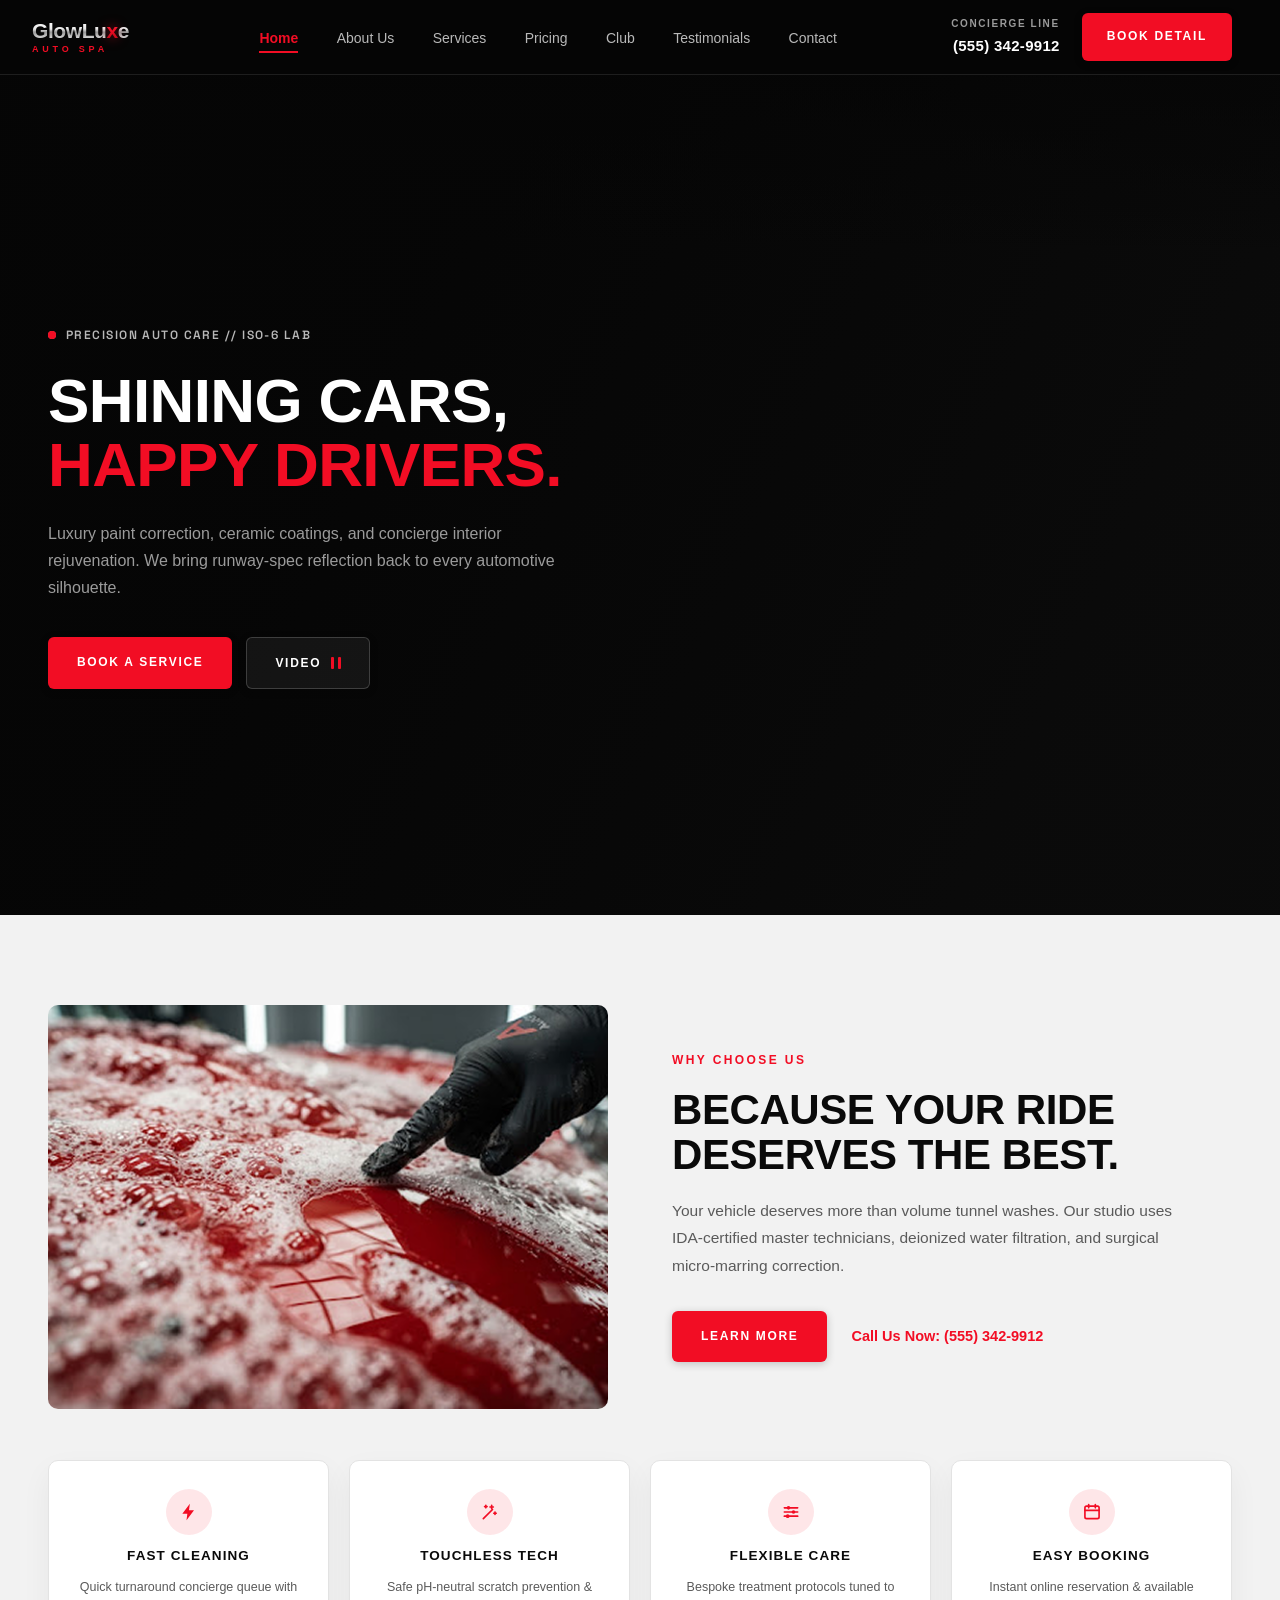
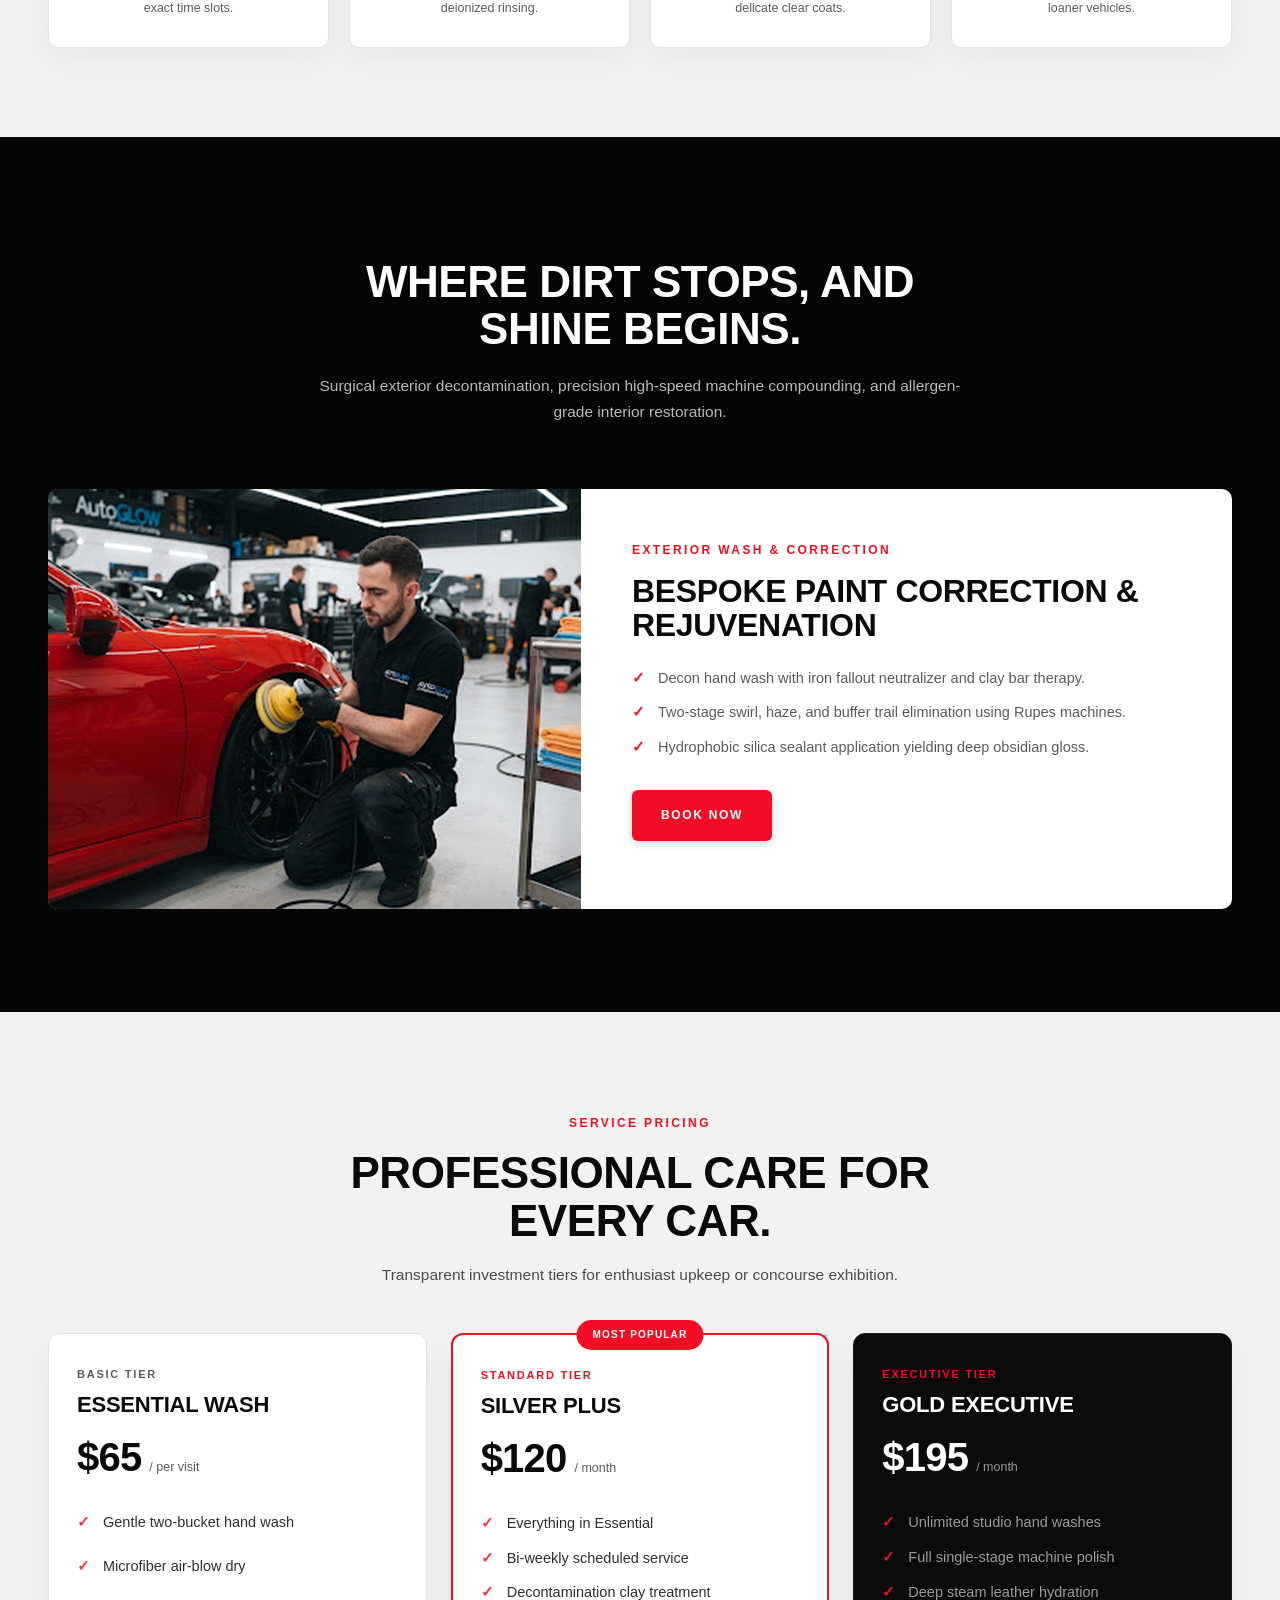
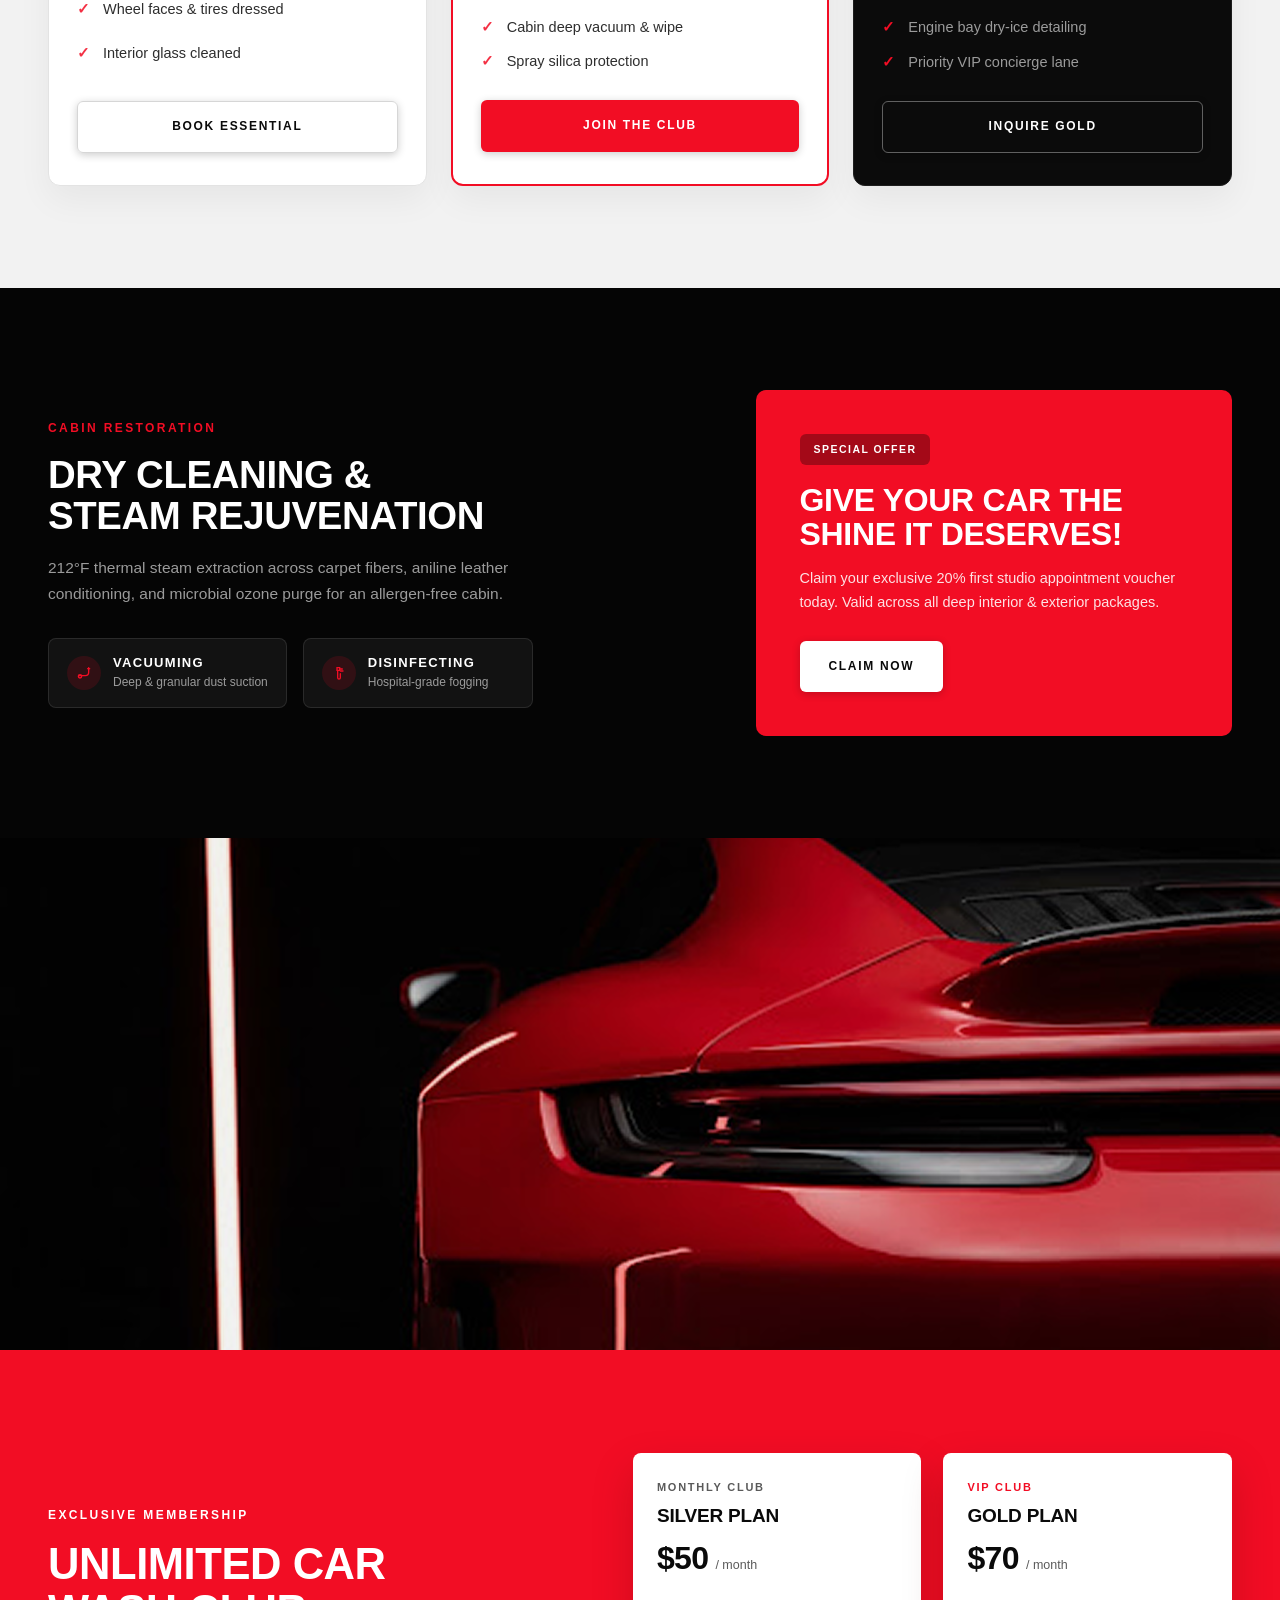
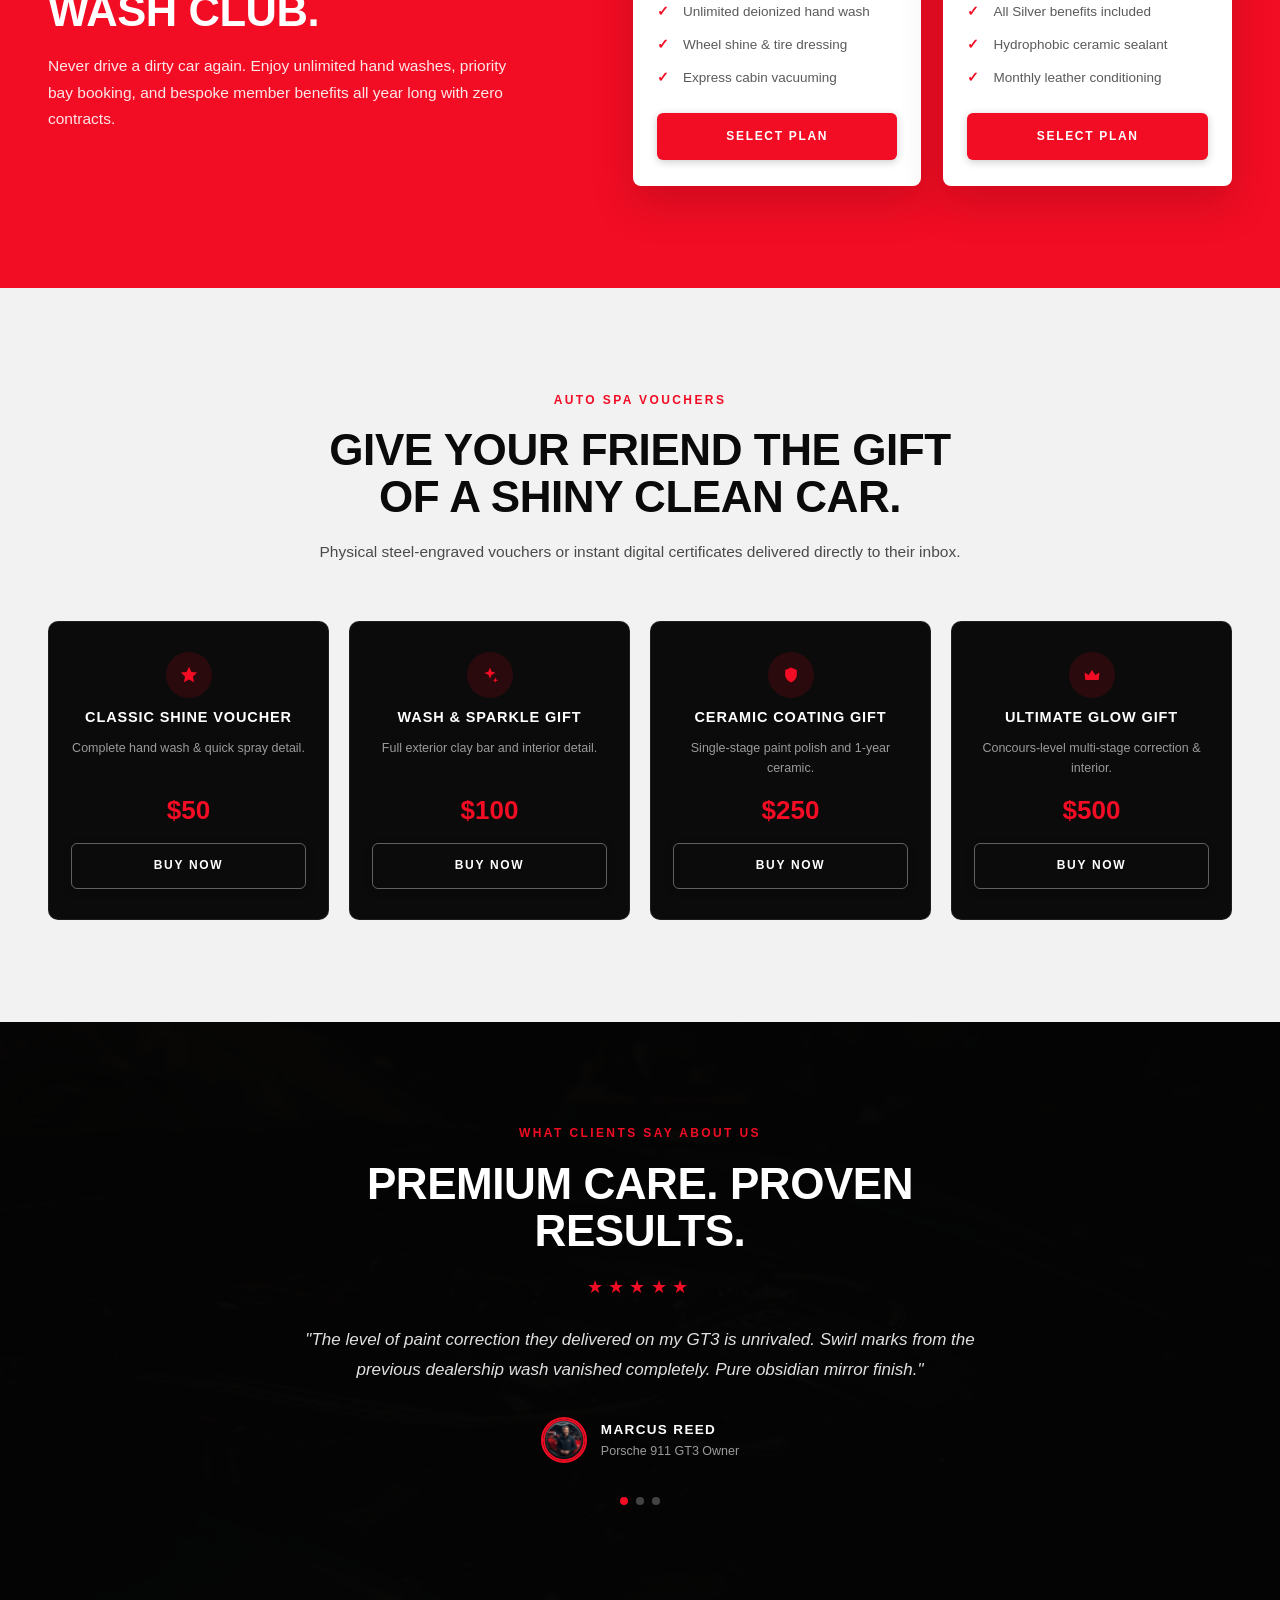
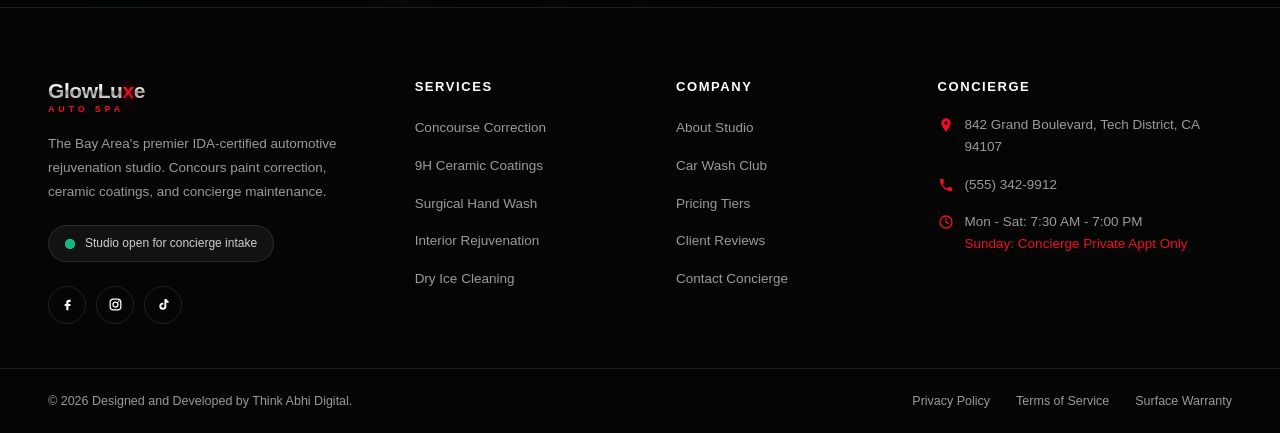
==== index.html @ 9d539388 "Initial commit: GlowLuxe 5-page site with BEM architecture and responsive layout" ====
<!DOCTYPE html>
<html lang="en">
<head>
  <meta charset="UTF-8">
  <meta name="viewport" content="width=device-width, initial-scale=1.0">
  <meta name="description" content="GlowLuxe Auto Spa — the Bay Area's premier IDA-certified automotive rejuvenation studio. Concours paint correction, ceramic coatings, and concierge maintenance.">
  <title>GlowLuxe Auto Spa — Concours Paint Correction &amp; Ceramic Coating</title>
  <link rel="preconnect" href="https://fonts.googleapis.com">
  <link rel="preconnect" href="https://fonts.gstatic.com" crossorigin>
  <link rel="stylesheet" href="https://fonts.googleapis.com/css2?family=Space+Grotesk:wght@500;600&amp;display=swap">
  <link rel="stylesheet" href="assets/css/style.css">
</head>
<body>
  <header class="c-section header">
    <div class="c-container header__bar">
        <a href="index.html" class="c-logo" aria-label="GlowLuxe Auto Spa Home">
        <span class="c-logo__text"><span class="c-logo__main">GlowLu</span><span class="c-logo__accent">x</span><span class="c-logo__main">e</span></span>
        <span class="c-logo__tagline">AUTO SPA</span>
      </a>

      <input class="nav-toggle__input" type="checkbox" id="nav-toggle">
      <nav class="nav" aria-label="Primary">
        <ul class="nav__list">
          <li class="nav__item"><a class="nav__link nav__link--active" href="index.html" aria-current="page">Home</a></li>
          <li class="nav__item"><a class="nav__link" href="about.html">About Us</a></li>
          <li class="nav__item"><a class="nav__link" href="services.html">Services</a></li>
          <li class="nav__item"><a class="nav__link" href="pricing.html">Pricing</a></li>
          <li class="nav__item"><a class="nav__link" href="#club">Club</a></li>
          <li class="nav__item"><a class="nav__link" href="#testimonials">Testimonials</a></li>
          <li class="nav__item"><a class="nav__link" href="contact.html">Contact</a></li>
        </ul>
      </nav>

      <div class="header__contact">
        <div class="header__phone">
          <span class="header__phone-label">Concierge Line</span>
          <a class="header__phone-number" href="tel:5553429912">(555) 342-9912</a>
        </div>
        <a class="btn btn--primary" href="contact.html">Book Detail</a>
      </div>

      <label class="nav-toggle" for="nav-toggle" aria-label="Toggle navigation">
        <span class="nav-toggle__bar"></span>
        <span class="nav-toggle__bar"></span>
        <span class="nav-toggle__bar"></span>
      </label>
    </div>
  </header>

  <main>
    <section class="c-section hero c-hero" id="top">
      <div class="hero__media">
        <img src="assets/images/hero-fallback.webp" alt="GlowLuxe Auto Spa showroom lit in red neon at night" fetchpriority="high">
        <video class="c-hero__video" src="assets/Video/hero-background-video.mp4" poster="assets/images/hero-fallback.webp" autoplay loop muted playsinline aria-hidden="true"></video>
        <div class="c-hero__overlay"></div>
      </div>
      <div class="c-container hero__content">
        <div class="hero__inner">
          <div class="c-eyebrow">
            <span class="c-eyebrow__indicator">
              <span class="c-eyebrow__ping"></span>
              <span class="c-eyebrow__dot"></span>
            </span>
            <span class="c-eyebrow__text">Precision Auto Care // ISO-6 Lab</span>
          </div>
          <h1 class="hero__title">Shining Cars,<span class="hero__title-accent">Happy Drivers.</span></h1>
          <p class="hero__text">Luxury paint correction, ceramic coatings, and concierge interior rejuvenation. We bring runway-spec reflection back to every automotive silhouette.</p>
          <div class="hero__actions">
            <a class="btn btn--primary" href="contact.html">Book a Service</a>
            <button type="button" class="btn btn--ghost c-hero__video-toggle" aria-label="Pause background video">
              Video
              <span class="c-hero__video-toggle-icon" aria-hidden="true"></span>
            </button>
          </div>
        </div>
      </div>
    </section>

    <section class="c-section intro" id="about">
      <div class="c-container intro__layout">
        <div class="intro__media">
          <img src="assets/images/why-choose-us.webp" alt="Gloved technician hand-washing a red car covered in foam" loading="lazy">
        </div>
        <div class="intro__content">
          <p class="eyebrow">Why Choose Us</p>
          <h2 class="intro__title">Because your ride deserves the best.</h2>
          <p class="intro__text">Your vehicle deserves more than volume tunnel washes. Our studio uses IDA-certified master technicians, deionized water filtration, and surgical micro-marring correction.</p>
          <div class="intro__actions">
            <a class="btn btn--primary" href="about.html">Learn More</a>
            <a class="intro__phone" href="tel:5553429912">Call Us Now: (555) 342-9912</a>
          </div>
        </div>
      </div>
    </section>

    <section class="c-section features">
      <div class="c-container features__grid">
        <article class="feature">
          <span class="feature__icon">
            <svg viewBox="0 0 24 24" fill="currentColor" aria-hidden="true"><path d="M13 2 4 14h6l-1 8 9-12h-6l1-8z"/></svg>
          </span>
          <h3 class="feature__title">Fast Cleaning</h3>
          <p class="feature__text">Quick turnaround concierge queue with exact time slots.</p>
        </article>
        <article class="feature">
          <span class="feature__icon">
            <svg viewBox="0 0 24 24" fill="none" stroke="currentColor" stroke-width="2" stroke-linecap="round" aria-hidden="true"><path d="M4 20 15 9"/><path d="M14 4v4M12 6h4"/><path d="M18 12v3M16.5 13.5h3"/><path d="M7 4v3M5.5 5.5h3"/></svg>
          </span>
          <h3 class="feature__title">Touchless Tech</h3>
          <p class="feature__text">Safe pH-neutral scratch prevention &amp; deionized rinsing.</p>
        </article>
        <article class="feature">
          <span class="feature__icon">
            <svg viewBox="0 0 24 24" fill="none" stroke="currentColor" stroke-width="2" stroke-linecap="round" aria-hidden="true"><path d="M4 7h16M4 12h16M4 17h16"/><circle cx="9" cy="7" r="2.2" fill="currentColor" stroke="none"/><circle cx="15" cy="12" r="2.2" fill="currentColor" stroke="none"/><circle cx="8" cy="17" r="2.2" fill="currentColor" stroke="none"/></svg>
          </span>
          <h3 class="feature__title">Flexible Care</h3>
          <p class="feature__text">Bespoke treatment protocols tuned to delicate clear coats.</p>
        </article>
        <article class="feature">
          <span class="feature__icon">
            <svg viewBox="0 0 24 24" fill="none" stroke="currentColor" stroke-width="2" stroke-linecap="round" aria-hidden="true"><rect x="3.5" y="5" width="17" height="15" rx="2"/><path d="M3.5 10h17M8 3v4M16 3v4"/></svg>
          </span>
          <h3 class="feature__title">Easy Booking</h3>
          <p class="feature__text">Instant online reservation &amp; available loaner vehicles.</p>
        </article>
      </div>
    </section>

    <section class="c-section showcase" id="showcase">
      <div class="c-container showcase__header">
        <h2 class="section-title">Where dirt stops, and shine begins.</h2>
        <p class="section-lede">Surgical exterior decontamination, precision high-speed machine compounding, and allergen-grade interior restoration.</p>
      </div>
      <div class="c-container">
        <div class="showcase__panel">
          <div class="showcase__media">
            <img class="showcase__image" src="assets/images/paint-correction.webp" alt="Technique polishing a red sports car inside the studio" loading="lazy">
          </div>
          <div class="showcase__body">
            <p class="eyebrow">Exterior Wash &amp; Correction</p>
            <h3 class="showcase__title">Bespoke paint correction &amp; rejuvenation</h3>
            <ul class="check-list">
              <li class="check-list__item">Decon hand wash with iron fallout neutralizer and clay bar therapy.</li>
              <li class="check-list__item">Two-stage swirl, haze, and buffer trail elimination using Rupes machines.</li>
              <li class="check-list__item">Hydrophobic silica sealant application yielding deep obsidian gloss.</li>
            </ul>
            <a class="btn btn--primary" href="contact.html">Book Now</a>
          </div>
        </div>
      </div>
    </section>

    <section class="c-section pricing" id="pricing">
      <div class="c-container pricing__header">
        <p class="eyebrow eyebrow--center">Service Pricing</p>
        <h2 class="section-title">Professional care for every car.</h2>
        <p class="section-lede">Transparent investment tiers for enthusiast upkeep or concourse exhibition.</p>
      </div>
      <div class="c-container pricing__grid">
        <article class="plan">
          <p class="plan__label">Basic Tier</p>
          <h3 class="plan__name">Essential Wash</h3>
          <p class="plan__price"><span class="plan__amount">$65</span><span class="plan__period">/ per visit</span></p>
          <ul class="check-list">
            <li class="check-list__item">Gentle two-bucket hand wash</li>
            <li class="check-list__item">Microfiber air-blow dry</li>
            <li class="check-list__item">Wheel faces &amp; tires dressed</li>
            <li class="check-list__item">Interior glass cleaned</li>
          </ul>
          <a class="btn btn--outline btn--block plan__cta" href="contact.html">Book Essential</a>
        </article>

        <article class="plan plan--featured">
          <span class="plan__badge">Most Popular</span>
          <p class="plan__label">Standard Tier</p>
          <h3 class="plan__name">Silver Plus</h3>
          <p class="plan__price"><span class="plan__amount">$120</span><span class="plan__period">/ month</span></p>
          <ul class="check-list">
            <li class="check-list__item">Everything in Essential</li>
            <li class="check-list__item">Bi-weekly scheduled service</li>
            <li class="check-list__item">Decontamination clay treatment</li>
            <li class="check-list__item">Cabin deep vacuum &amp; wipe</li>
            <li class="check-list__item">Spray silica protection</li>
          </ul>
          <a class="btn btn--primary btn--block plan__cta" href="contact.html">Join the Club</a>
        </article>

        <article class="plan plan--dark">
          <p class="plan__label">Executive Tier</p>
          <h3 class="plan__name">Gold Executive</h3>
          <p class="plan__price"><span class="plan__amount">$195</span><span class="plan__period">/ month</span></p>
          <ul class="check-list">
            <li class="check-list__item">Unlimited studio hand washes</li>
            <li class="check-list__item">Full single-stage machine polish</li>
            <li class="check-list__item">Deep steam leather hydration</li>
            <li class="check-list__item">Engine bay dry-ice detailing</li>
            <li class="check-list__item">Priority VIP concierge lane</li>
          </ul>
          <a class="btn btn--outline-inverse btn--block plan__cta" href="contact.html">Inquire Gold</a>
        </article>
      </div>
    </section>

    <section class="c-section cabin">
      <div class="c-container cabin__layout">
        <div class="cabin__content">
          <p class="eyebrow">Cabin Restoration</p>
          <h2 class="cabin__title">Dry cleaning &amp; steam rejuvenation</h2>
          <p class="cabin__text">212&deg;F thermal steam extraction across carpet fibers, aniline leather conditioning, and microbial ozone purge for an allergen-free cabin.</p>
          <div class="cabin__pills">
            <div class="pill">
              <span class="pill__icon">
                <svg viewBox="0 0 24 24" fill="none" stroke="currentColor" stroke-width="2" stroke-linecap="round" aria-hidden="true"><path d="M4 16h10a5 5 0 0 0 5-5V7"/><circle cx="6" cy="17" r="2.5"/><path d="M19 4v3M17.5 5.5h3"/></svg>
              </span>
              <div>
                <p class="pill__title">Vacuuming</p>
                <p class="pill__text">Deep &amp; granular dust suction</p>
              </div>
            </div>
            <div class="pill">
              <span class="pill__icon">
                <svg viewBox="0 0 24 24" fill="none" stroke="currentColor" stroke-width="2" stroke-linecap="round" aria-hidden="true"><path d="M9 4h4v4H9zM10 8v11a2 2 0 0 0 2 2h0a2 2 0 0 0 2-2v-6"/><path d="M14 6h3M14 9h4"/></svg>
              </span>
              <div>
                <p class="pill__title">Disinfecting</p>
                <p class="pill__text">Hospital-grade fogging</p>
              </div>
            </div>
          </div>
        </div>
        <aside class="promo">
          <span class="promo__tag">Special Offer</span>
          <h3 class="promo__title">Give your car the shine it deserves!</h3>
          <p class="promo__text">Claim your exclusive 20% first studio appointment voucher today. Valid across all deep interior &amp; exterior packages.</p>
          <a class="btn btn--light" href="#vouchers">Claim Now</a>
        </aside>
      </div>
    </section>

    <section class="c-section banner" aria-label="Studio showcase">
      <div class="banner__media">
        <img src="assets/images/showcase-fallback.webp" alt="Close-up of a red sports car fender and headlight under studio lighting" loading="lazy">
      </div>
    </section>

    <section class="c-section club" id="club">
      <div class="c-container club__layout">
        <div class="club__content">
          <p class="eyebrow eyebrow--inverse">Exclusive Membership</p>
          <h2 class="club__title">Unlimited car wash club.</h2>
          <p class="club__text">Never drive a dirty car again. Enjoy unlimited hand washes, priority bay booking, and bespoke member benefits all year long with zero contracts.</p>
        </div>
        <div class="club__plans">
          <article class="membership">
            <p class="membership__label">Monthly Club</p>
            <h3 class="membership__name">Silver Plan</h3>
            <p class="membership__price"><span class="membership__amount">$50</span><span class="membership__period">/ month</span></p>
            <ul class="check-list">
              <li class="check-list__item">Unlimited deionized hand wash</li>
              <li class="check-list__item">Wheel shine &amp; tire dressing</li>
              <li class="check-list__item">Express cabin vacuuming</li>
            </ul>
            <a class="btn btn--primary btn--block" href="contact.html">Select Plan</a>
          </article>
          <article class="membership">
            <p class="membership__label membership__label--vip">VIP Club</p>
            <h3 class="membership__name">Gold Plan</h3>
            <p class="membership__price"><span class="membership__amount">$70</span><span class="membership__period">/ month</span></p>
            <ul class="check-list">
              <li class="check-list__item">All Silver benefits included</li>
              <li class="check-list__item">Hydrophobic ceramic sealant</li>
              <li class="check-list__item">Monthly leather conditioning</li>
            </ul>
            <a class="btn btn--primary btn--block" href="contact.html">Select Plan</a>
          </article>
        </div>
      </div>
    </section>

    <section class="c-section vouchers" id="vouchers">
      <div class="c-container vouchers__header">
        <p class="eyebrow eyebrow--center">Auto Spa Vouchers</p>
        <h2 class="section-title">Give your friend the gift of a shiny clean car.</h2>
        <p class="section-lede">Physical steel-engraved vouchers or instant digital certificates delivered directly to their inbox.</p>
      </div>
      <div class="c-container vouchers__grid">
        <article class="voucher">
          <span class="voucher__icon">
            <svg viewBox="0 0 24 24" fill="currentColor" aria-hidden="true"><path d="m12 2 2.9 6.3 6.9.8-5.1 4.7 1.4 6.8L12 17.3l-6.1 3.3 1.4-6.8-5.1-4.7 6.9-.8z"/></svg>
          </span>
          <h3 class="voucher__title">Classic Shine Voucher</h3>
          <p class="voucher__text">Complete hand wash &amp; quick spray detail.</p>
          <p class="voucher__price">$50</p>
          <a class="btn btn--outline-inverse" href="contact.html">Buy Now</a>
        </article>
        <article class="voucher">
          <span class="voucher__icon">
            <svg viewBox="0 0 24 24" fill="currentColor" aria-hidden="true"><path d="M12 3l1.9 4.8L18.7 9.7l-4.8 1.9L12 16.4l-1.9-4.8L5.3 9.7l4.8-1.9zM18.5 15l.9 2.3 2.3.9-2.3.9-.9 2.3-.9-2.3-2.3-.9 2.3-.9z"/></svg>
          </span>
          <h3 class="voucher__title">Wash &amp; Sparkle Gift</h3>
          <p class="voucher__text">Full exterior clay bar and interior detail.</p>
          <p class="voucher__price">$100</p>
          <a class="btn btn--outline-inverse" href="contact.html">Buy Now</a>
        </article>
        <article class="voucher">
          <span class="voucher__icon">
            <svg viewBox="0 0 24 24" fill="currentColor" aria-hidden="true"><path d="M12 3 5 6v5.5c0 4.3 2.9 7.9 7 9.5 4.1-1.6 7-5.2 7-9.5V6z"/></svg>
          </span>
          <h3 class="voucher__title">Ceramic Coating Gift</h3>
          <p class="voucher__text">Single-stage paint polish and 1-year ceramic.</p>
          <p class="voucher__price">$250</p>
          <a class="btn btn--outline-inverse" href="contact.html">Buy Now</a>
        </article>
        <article class="voucher">
          <span class="voucher__icon">
            <svg viewBox="0 0 24 24" fill="currentColor" aria-hidden="true"><path d="M4 18h16l1-9-5 3-4-6-4 6-5-3z"/></svg>
          </span>
          <h3 class="voucher__title">Ultimate Glow Gift</h3>
          <p class="voucher__text">Concours-level multi-stage correction &amp; interior.</p>
          <p class="voucher__price">$500</p>
          <a class="btn btn--outline-inverse" href="contact.html">Buy Now</a>
        </article>
      </div>
    </section>

    <section class="c-section testimonials" id="testimonials">
      <img class="testimonials__bg" src="assets/images/testimonials-bg.webp" alt="" aria-hidden="true" loading="lazy">
      <div class="c-container testimonials__layout">
        <p class="eyebrow eyebrow--center">What Clients Say About Us</p>
        <h2 class="section-title testimonials__title">Premium care. Proven results.</h2>
        <p class="testimonials__stars" aria-label="Rated 5 out of 5 stars">&#9733;&#9733;&#9733;&#9733;&#9733;</p>
        <blockquote class="testimonials__quote">"The level of paint correction they delivered on my GT3 is unrivaled. Swirl marks from the previous dealership wash vanished completely. Pure obsidian mirror finish."</blockquote>
        <figure class="testimonials__author">
          <img class="testimonials__avatar" src="assets/images/avatar-marcus-reed.svg" alt="Marcus Reed" loading="lazy">
          <figcaption>
            <p class="testimonials__author-name">Marcus Reed</p>
            <p class="testimonials__author-role">Porsche 911 GT3 Owner</p>
          </figcaption>
        </figure>
        <div class="testimonials__dots" aria-hidden="true">
          <span class="testimonials__dot testimonials__dot--active"></span>
          <span class="testimonials__dot"></span>
          <span class="testimonials__dot"></span>
        </div>
      </div>
    </section>
  </main>

  <footer class="c-section footer" id="contact">
    <div class="c-container footer__grid">
      <div class="footer__brand">
      <a href="index.html" class="c-logo" aria-label="GlowLuxe Auto Spa Home">
          <span class="c-logo__text"><span class="c-logo__main">GlowLu</span><span class="c-logo__accent">x</span><span class="c-logo__main">e</span></span>
          <span class="c-logo__tagline">AUTO SPA</span>
        </a>
        <p class="footer__about">The Bay Area's premier IDA-certified automotive rejuvenation studio. Concours paint correction, ceramic coatings, and concierge maintenance.</p>
        <div class="c-footer-status">
          <span class="c-footer-status__indicator">
            <span class="c-footer-status__ping"></span>
            <span class="c-footer-status__dot"></span>
          </span>
          <span class="c-footer-status__text">Studio open for concierge intake</span>
        </div>
        <div class="footer__socials">
          <a class="footer__social" href="#" aria-label="Facebook">
            <svg viewBox="0 0 24 24" fill="currentColor" aria-hidden="true"><path d="M14 8h3V4.5h-3c-2.3 0-4 1.9-4 4.2V11H7.5v3.5H10V21h3.5v-6.5h3l.5-3.5h-3.5V9c0-.6.4-1 1-1z"/></svg>
          </a>
          <a class="footer__social" href="#" aria-label="Instagram">
            <svg viewBox="0 0 24 24" fill="none" stroke="currentColor" stroke-width="2" aria-hidden="true"><rect x="3.5" y="3.5" width="17" height="17" rx="5"/><circle cx="12" cy="12" r="4"/><circle cx="17.2" cy="6.8" r="1.2" fill="currentColor" stroke="none"/></svg>
          </a>
          <a class="footer__social" href="#" aria-label="TikTok">
            <svg viewBox="0 0 24 24" fill="currentColor" aria-hidden="true"><path d="M14 3h3c.2 1.6 1.3 3 3 3.4V9.5c-1.3 0-2.5-.4-3.5-1.1v6.2a5.6 5.6 0 1 1-5.6-5.6c.3 0 .6 0 .9.1v3.2a2.5 2.5 0 1 0 1.7 2.3V3z"/></svg>
          </a>
        </div>
      </div>

      <div>
        <h2 class="footer__heading">Services</h2>
        <ul class="footer__list">
          <li><a href="services.html">Concourse Correction</a></li>
          <li><a href="services.html">9H Ceramic Coatings</a></li>
          <li><a href="services.html">Surgical Hand Wash</a></li>
          <li><a href="services.html">Interior Rejuvenation</a></li>
          <li><a href="services.html">Dry Ice Cleaning</a></li>
        </ul>
      </div>

      <div>
        <h2 class="footer__heading">Company</h2>
        <ul class="footer__list">
          <li><a href="about.html">About Studio</a></li>
          <li><a href="#club">Car Wash Club</a></li>
          <li><a href="pricing.html">Pricing Tiers</a></li>
          <li><a href="#testimonials">Client Reviews</a></li>
          <li><a href="contact.html">Contact Concierge</a></li>
        </ul>
      </div>

      <div>
        <h2 class="footer__heading">Concierge</h2>
        <div class="footer__contact">
          <p class="footer__contact-row">
            <svg viewBox="0 0 24 24" fill="currentColor" aria-hidden="true"><path d="M12 2a7 7 0 0 0-7 7c0 5.2 7 13 7 13s7-7.8 7-13a7 7 0 0 0-7-7zm0 9.5A2.5 2.5 0 1 1 12 6.5a2.5 2.5 0 0 1 0 5z"/></svg>
            <span>842 Grand Boulevard, Tech District, CA 94107</span>
          </p>
          <p class="footer__contact-row">
            <svg viewBox="0 0 24 24" fill="currentColor" aria-hidden="true"><path d="M6.6 10.8a15 15 0 0 0 6.6 6.6l2.2-2.2a1 1 0 0 1 1-.24c1.1.37 2.3.57 3.6.57a1 1 0 0 1 1 1V20a1 1 0 0 1-1 1A17 17 0 0 1 3 4a1 1 0 0 1 1-1h3.5a1 1 0 0 1 1 1c0 1.3.2 2.5.57 3.6a1 1 0 0 1-.25 1z"/></svg>
            <a href="tel:5553429912">(555) 342-9912</a>
          </p>
          <p class="footer__contact-row">
            <svg viewBox="0 0 24 24" fill="none" stroke="currentColor" stroke-width="2" stroke-linecap="round" aria-hidden="true"><circle cx="12" cy="12" r="9"/><path d="M12 7v5l3.5 2"/></svg>
            <span>Mon - Sat: 7:30 AM - 7:00 PM<br><span class="footer__contact-note">Sunday: Concierge Private Appt Only</span></span>
          </p>
        </div>
      </div>
    </div>

    <div class="footer__bar">
      <div class="c-container footer__bar-inner">
        <p>&copy; 2026 Designed and Developed by Think Abhi Digital.</p>
        <div class="footer__legal">
          <a href="#">Privacy Policy</a>
          <a href="#">Terms of Service</a>
          <a href="#">Surface Warranty</a>
        </div>
      </div>
    </div>
  </footer>
  <script src="assets/js/main.js"></script>
</body>
</html>
---- assets/css/style.css ----
:root {
  --glow-brand-red: #F20D24;
  --glow-brand-red-bright: #FF1428;
  --glow-brand-red-dark: #B50918;

  --glow-surface-base: #050505;
  --glow-surface-raised: #0B0B0B;
  --glow-surface-panel: #121212;
  --glow-surface-light: #F2F2F2;
  --glow-surface-card: #FFFFFF;

  --glow-text-inverse: #FFFFFF;
  --glow-text-primary: #0A0A0A;
  --glow-text-muted: #9B9B9B;
  --glow-text-soft: #5A5A5A;

  --glow-border-dark: rgba(255, 255, 255, 0.10);
  --glow-border-light: #E3E3E3;
  --glow-border-red: rgba(242, 13, 36, 0.45);

  --glow-font-display: "Helvetica Neue", Helvetica, Arial, sans-serif;
  --glow-font-body: "Helvetica Neue", Helvetica, Arial, sans-serif;

  --glow-container-max: 1560px;
  --glow-gutter: 24px;
  --glow-radius: 6px;
  --glow-radius-lg: 10px;
  --glow-header-height: 74px;
  --glow-section-y: clamp(64px, 8vw, 110px);
}

*,
*::before,
*::after {
  box-sizing: border-box;
}

* {
  margin: 0;
}

html {
  -webkit-text-size-adjust: 100%;
  scroll-behavior: smooth;
  scroll-padding-top: var(--glow-header-height);
}

body {
  background: var(--glow-surface-base);
  color: var(--glow-text-inverse);
  font-family: var(--glow-font-body);
  font-size: 16px;
  line-height: 1.6;
  -webkit-font-smoothing: antialiased;
  -moz-osx-font-smoothing: grayscale;
}

img,
svg {
  display: block;
  max-width: 100%;
}

ul {
  padding: 0;
  list-style: none;
}

a {
  color: inherit;
  text-decoration: none;
}

h1,
h2,
h3 {
  font-family: var(--glow-font-display);
  font-weight: 800;
  line-height: 1.08;
  letter-spacing: -0.01em;
}

:focus-visible {
  outline: 2px solid var(--glow-brand-red);
  outline-offset: 3px;
}

.c-section {
  position: relative;
  width: 100%;
}

.c-container {
  width: 100%;
  max-width: 1560px;
  margin-left: auto;
  margin-right: auto;
  padding-left: clamp(1.25rem, 4vw, 3rem);
  padding-right: clamp(1.25rem, 4vw, 3rem);
  box-sizing: border-box;
}

.eyebrow {
  display: flex;
  align-items: center;
  gap: 10px;
  font-size: 12px;
  font-weight: 700;
  letter-spacing: 0.2em;
  text-transform: uppercase;
  color: var(--glow-brand-red);
}

.c-eyebrow {
  display: inline-flex;
  align-items: center;
  gap: 10px;
  font-family: "Space Grotesk", sans-serif;
  font-size: 12px;
  font-weight: 600;
  letter-spacing: 0.12em;
  text-transform: uppercase;
}

.c-eyebrow__indicator {
  position: relative;
  display: grid;
  place-items: center;
  width: 8px;
  height: 8px;
  flex: none;
}

.c-eyebrow__ping {
  position: absolute;
  inset: 0;
  border-radius: 50%;
  background: #FF4555;
  animation: c-eyebrow-ping 1.8s cubic-bezier(0, 0, 0.2, 1) infinite;
}

.c-eyebrow__dot {
  position: relative;
  width: 8px;
  height: 8px;
  border-radius: 50%;
  background: var(--glow-brand-red);
}

.c-eyebrow__text {
  line-height: 1.4;
  color: #B8B8B8;
}

.c-eyebrow--brand {
  color: var(--glow-brand-red);
}

@keyframes c-eyebrow-ping {
  0% {
    transform: scale(1);
    opacity: 0.75;
  }

  75%,
  100% {
    transform: scale(2.6);
    opacity: 0;
  }
}

@media (prefers-reduced-motion: reduce) {
  .c-eyebrow__ping {
    animation: none;
    opacity: 0.35;
  }
}

.eyebrow--inverse {
  color: var(--glow-text-inverse);
}

.eyebrow--center {
  justify-content: center;
}

.section-title {
  font-size: clamp(30px, 3.6vw, 44px);
  font-weight: 900;
  text-transform: uppercase;
}

.section-lede {
  font-size: 15.5px;
  line-height: 1.7;
  opacity: 0.72;
}

.btn {
  position: relative;
  display: inline-flex;
  align-items: center;
  justify-content: center;
  gap: 10px;
  padding: 15px 28px;
  border: 1px solid transparent;
  border-radius: var(--glow-radius);
  font-family: var(--glow-font-body);
  font-size: 12px;
  font-weight: 800;
  letter-spacing: 0.14em;
  text-transform: uppercase;
  cursor: pointer;
  transform: translateY(0);
  box-shadow: 0 2px 8px rgba(0, 0, 0, 0.2);
  transition: transform 0.3s cubic-bezier(0.25, 1, 0.5, 1), box-shadow 0.3s cubic-bezier(0.25, 1, 0.5, 1), background-color 0.25s ease, border-color 0.25s ease, color 0.25s ease;
}

.btn:hover {
  transform: translateY(-3px);
}

.btn:active {
  transform: translateY(-1px) scale(0.98);
  box-shadow: 0 4px 10px rgba(0, 0, 0, 0.3);
}

.btn--primary {
  background: var(--glow-brand-red);
  color: var(--glow-text-inverse);
}

.btn--primary:hover {
  background: var(--glow-brand-red-bright);
  box-shadow: 0 10px 24px rgba(242, 13, 36, 0.35), 0 4px 12px rgba(0, 0, 0, 0.4);
}

.btn--primary:active {
  background: var(--glow-brand-red-dark);
}

.btn--ghost {
  background: rgba(255, 255, 255, 0.06);
  border-color: rgba(255, 255, 255, 0.18);
  color: var(--glow-text-inverse);
}

.btn--ghost:hover {
  background: rgba(255, 255, 255, 0.12);
}

.btn--light {
  background: var(--glow-text-inverse);
  color: var(--glow-text-primary);
}

.btn--light:hover {
  background: #EDEDED;
}

.btn--outline {
  background: transparent;
  border-color: #D6D6D6;
  color: var(--glow-text-primary);
}

.btn--outline:hover {
  border-color: var(--glow-text-primary);
}

.btn--outline-inverse {
  background: transparent;
  border-color: rgba(255, 255, 255, 0.35);
  color: var(--glow-text-inverse);
}

.btn--outline-inverse:hover {
  border-color: var(--glow-text-inverse);
  background: rgba(255, 255, 255, 0.08);
}

.btn--ghost:hover,
.btn--light:hover,
.btn--outline:hover,
.btn--outline-inverse:hover {
  box-shadow: 0 10px 22px rgba(0, 0, 0, 0.5), 0 0 12px rgba(255, 255, 255, 0.1);
}

.btn--block {
  width: 100%;
}

@media (prefers-reduced-motion: reduce) {
  .btn {
    transition: background-color 0.25s ease, border-color 0.25s ease, color 0.25s ease;
  }

  .btn:hover,
  .btn:active {
    transform: none;
  }
}

.check-list {
  display: grid;
  gap: 12px;
}

.check-list__item {
  position: relative;
  padding-left: 26px;
  font-size: 14.5px;
  line-height: 1.55;
  color: inherit;
  opacity: 0.85;
}

.check-list__item::before {
  content: "\2713";
  position: absolute;
  left: 0;
  top: 0;
  color: var(--glow-brand-red);
  font-weight: 700;
}

.header {
  position: sticky;
  top: 0;
  z-index: 100;
  background: var(--glow-surface-base);
  border-bottom: 1px solid var(--glow-border-dark);
  container-type: inline-size;
}

.header__bar {
  display: flex;
  align-items: center;
  justify-content: space-between;
  gap: 24px;
  min-height: var(--glow-header-height);
}

.c-logo {
  display: inline-flex;
  flex-direction: column;
  gap: 4px;
  flex: none;
  line-height: 1;
}

.header .c-logo {
  margin-left: calc(32px - 50cqw + 50%);
  margin-right: calc(50cqw - 50% - 32px);
}

.c-logo__text {
  display: flex;
  font-family: var(--glow-font-display);
  font-size: 21px;
  font-weight: 800;
  letter-spacing: -0.02em;
}

.c-logo__main {
  background: linear-gradient(180deg, #FFFFFF 0%, #E9E9E9 42%, #979797 58%, #F4F4F4 100%);
  -webkit-background-clip: text;
  background-clip: text;
  color: transparent;
}

.c-logo__accent {
  background: linear-gradient(180deg, #FF4C5C 0%, #F20D24 45%, #B50918 100%);
  -webkit-background-clip: text;
  background-clip: text;
  color: transparent;
  filter: drop-shadow(0 0 6px rgba(242, 13, 36, 0.65));
}

.c-logo__tagline {
  font-size: 9px;
  font-weight: 700;
  letter-spacing: 0.42em;
  text-transform: uppercase;
  color: var(--glow-brand-red);
}

.nav__list {
  display: flex;
  align-items: center;
  gap: clamp(1.5rem, 3vw, 3rem);
}

.nav__link {
  position: relative;
  display: inline-block;
  padding: 6px 0 0.25rem;
  font-size: 14px;
  color: #B9B9B9;
  transition: color 0.3s ease;
}

.nav__link:hover {
  color: var(--glow-brand-red);
}

.nav__link--active {
  color: var(--glow-brand-red);
  font-weight: 600;
}

.nav__link::after {
  content: "";
  position: absolute;
  bottom: 0;
  left: 0;
  width: 100%;
  height: 2px;
  background-color: var(--glow-brand-red);
  transform: scaleX(0);
  transform-origin: right;
  transition: transform 0.35s cubic-bezier(0.25, 1, 0.5, 1);
}

.nav__link:hover::after,
.nav__link--active::after {
  transform: scaleX(1);
  transform-origin: left;
}

.header__contact {
  display: flex;
  align-items: center;
  gap: 22px;
  flex: none;
}

.header__phone {
  display: grid;
  gap: 2px;
  text-align: right;
}

.header__phone-label {
  font-size: 10px;
  font-weight: 700;
  letter-spacing: 0.16em;
  text-transform: uppercase;
  color: var(--glow-text-muted);
}

.header__phone-number {
  font-size: 15px;
  font-weight: 800;
  letter-spacing: 0.02em;
  color: var(--glow-text-inverse);
}

.header__phone-number:hover {
  color: var(--glow-brand-red);
}

.header .btn {
  padding: 13px 24px;
}

.nav-toggle__input {
  position: absolute;
  opacity: 0;
  pointer-events: none;
}

.nav-toggle {
  display: none;
  flex-direction: column;
  justify-content: center;
  gap: 5px;
  width: 40px;
  height: 40px;
  padding: 8px;
  border: 1px solid var(--glow-border-dark);
  border-radius: var(--glow-radius);
  cursor: pointer;
}

.nav-toggle__bar {
  display: block;
  height: 2px;
  width: 100%;
  background: var(--glow-text-inverse);
}

.c-hero {
  overflow: hidden;
}

.hero {
  display: flex;
  align-items: center;
  min-height: 840px;
  padding-block: 130px 110px;
  background: var(--glow-surface-base);
}

.hero__media {
  position: absolute;
  inset: 0;
  z-index: 1;
}

.hero__media img {
  width: 100%;
  height: 100%;
  object-fit: cover;
  object-position: 60% center;
  background: var(--glow-surface-raised);
}

.c-hero__video {
  position: absolute;
  inset: 0;
  z-index: 0;
  width: 100%;
  height: 100%;
  object-fit: cover;
  object-position: center center;
  background: var(--glow-surface-raised);
}

.c-hero__overlay {
  position: absolute;
  inset: 0;
  z-index: 1;
  background:
    linear-gradient(180deg, rgba(5, 5, 5, 0.7) 0%, rgba(5, 5, 5, 0) 22%),
    linear-gradient(115deg, rgba(5, 5, 5, 0.96) 0%, rgba(5, 5, 5, 0.88) 30%, rgba(5, 5, 5, 0.5) 58%, rgba(5, 5, 5, 0.14) 82%, rgba(5, 5, 5, 0.06) 100%);
}

.c-hero__video-toggle-icon {
  position: relative;
  width: 10px;
  height: 12px;
  flex: none;
}

.c-hero__video-toggle-icon::before,
.c-hero__video-toggle-icon::after {
  content: "";
  position: absolute;
  top: 0;
  bottom: 0;
  width: 3px;
  border-radius: 1px;
  background: var(--glow-brand-red);
}

.c-hero__video-toggle-icon::before {
  left: 0;
}

.c-hero__video-toggle-icon::after {
  right: 0;
}

.c-hero__video-toggle--paused .c-hero__video-toggle-icon::before {
  top: 0;
  bottom: 0;
  left: 1px;
  width: 0;
  height: 0;
  background: transparent;
  border-left: 9px solid var(--glow-brand-red);
  border-top: 6px solid transparent;
  border-bottom: 6px solid transparent;
  border-radius: 0;
}

.c-hero__video-toggle--paused .c-hero__video-toggle-icon::after {
  display: none;
}

.hero__content {
  position: relative;
  z-index: 3;
  min-width: 0;
}

.hero__inner {
  max-width: 620px;
}

.hero__title {
  margin-top: 22px;
  font-size: clamp(32px, 9vw, 62px);
  font-weight: 900;
  line-height: 1.04;
  text-transform: uppercase;
  overflow-wrap: break-word;
}

.hero__title-accent {
  display: block;
  color: var(--glow-brand-red);
}

.hero__text {
  max-width: 520px;
  margin-top: 22px;
  font-size: 16px;
  line-height: 1.7;
  color: var(--glow-text-muted);
}

.hero__actions {
  display: flex;
  flex-wrap: wrap;
  gap: 14px;
  margin-top: 36px;
}

.intro {
  background: var(--glow-surface-light);
  color: var(--glow-text-primary);
  padding-block: clamp(56px, 7vw, 96px) clamp(36px, 4vw, 56px);
}

.intro__layout {
  display: grid;
  grid-template-columns: minmax(0, 1fr) minmax(0, 1fr);
  gap: clamp(32px, 5vw, 72px);
  align-items: center;
}

.intro__media {
  border-radius: var(--glow-radius-lg);
  overflow: hidden;
  background: #DDDDDD;
}

.intro__media img {
  width: 100%;
  height: 100%;
  min-height: 340px;
  object-fit: cover;
}

.intro__content {
  max-width: 520px;
}

.intro__title {
  margin-top: 16px;
  font-size: clamp(30px, 3.4vw, 42px);
  font-weight: 900;
  text-transform: uppercase;
  max-width: 460px;
}

.intro__text {
  margin-top: 20px;
  font-size: 15.5px;
  line-height: 1.75;
  color: var(--glow-text-soft);
}

.intro__actions {
  display: flex;
  flex-wrap: wrap;
  align-items: center;
  gap: 24px;
  margin-top: 32px;
}

.intro__phone {
  font-size: 14.5px;
  font-weight: 800;
  color: var(--glow-brand-red);
}

.intro__phone:hover {
  color: var(--glow-brand-red-dark);
}

.features {
  background: var(--glow-surface-light);
  color: var(--glow-text-primary);
  padding-bottom: clamp(56px, 7vw, 96px);
}

.features__grid {
  display: grid;
  grid-template-columns: repeat(4, minmax(0, 1fr));
  gap: 20px;
}

.feature {
  display: flex;
  flex-direction: column;
  align-items: center;
  gap: 14px;
  padding: 28px 20px;
  text-align: center;
  background: var(--glow-surface-card);
  border: 1px solid var(--glow-border-light);
  border-radius: var(--glow-radius-lg);
  box-shadow: 0 12px 30px rgba(10, 10, 10, 0.05);
}

.feature__icon {
  display: grid;
  place-items: center;
  width: 46px;
  height: 46px;
  border-radius: 50%;
  background: rgba(242, 13, 36, 0.1);
  color: var(--glow-brand-red);
}

.feature__icon svg {
  width: 20px;
  height: 20px;
}

.feature__title {
  font-size: 13.5px;
  font-weight: 800;
  letter-spacing: 0.08em;
  text-transform: uppercase;
}

.feature__text {
  font-size: 12.5px;
  line-height: 1.65;
  color: var(--glow-text-soft);
}

.showcase {
  background: var(--glow-surface-base);
  padding-block: var(--glow-section-y);
}

.showcase__header {
  max-width: 780px;
  margin-inline: auto;
  text-align: center;
}

.showcase__header .section-title {
  margin-top: 18px;
}

.showcase__header .section-lede {
  max-width: 680px;
  margin: 20px auto 0;
}

.showcase__panel {
  display: grid;
  grid-template-columns: minmax(0, 0.9fr) minmax(0, 1.1fr);
  margin-top: clamp(36px, 5vw, 64px);
  background: var(--glow-surface-card);
  color: var(--glow-text-primary);
  border-radius: var(--glow-radius-lg);
  overflow: hidden;
}

.showcase__media {
  position: relative;
  min-height: 420px;
  margin: 0;
  padding: 0;
  border: 0;
  background: #171717;
  overflow: hidden;
}

.showcase__image {
  position: absolute;
  inset: 0;
  display: block;
  width: 100%;
  height: 100%;
  margin: 0;
  padding: 0;
  border: 0;
  object-fit: cover;
  object-position: center;
}

.showcase__body {
  padding: clamp(32px, 4vw, 56px);
  display: flex;
  flex-direction: column;
  align-items: flex-start;
}

.showcase__title {
  margin-top: 14px;
  font-size: clamp(24px, 2.6vw, 32px);
  font-weight: 900;
  text-transform: uppercase;
  max-width: 520px;
}

.showcase__body .check-list {
  margin-top: 24px;
}

.showcase__body .check-list__item {
  color: var(--glow-text-soft);
  opacity: 1;
}

.showcase__body .btn {
  margin-top: 32px;
}

.pricing {
  background: var(--glow-surface-light);
  color: var(--glow-text-primary);
  padding-block: var(--glow-section-y);
}

.pricing__header {
  max-width: 720px;
  margin-inline: auto;
  text-align: center;
}

.pricing__header .section-title {
  margin-top: 16px;
}

.pricing__header .section-lede {
  margin-top: 18px;
}

.pricing__grid {
  display: grid;
  grid-template-columns: repeat(3, minmax(0, 1fr));
  gap: 24px;
  align-items: stretch;
  margin-top: 44px;
}

.plan {
  position: relative;
  display: flex;
  flex-direction: column;
  padding: 32px 28px;
  background: var(--glow-surface-card);
  border: 1px solid var(--glow-border-light);
  border-radius: 12px;
  box-shadow: 0 14px 34px rgba(10, 10, 10, 0.05);
}

.plan__badge {
  position: absolute;
  top: 0;
  left: 50%;
  transform: translate(-50%, -50%);
  padding: 7px 16px;
  background: var(--glow-brand-red);
  color: var(--glow-text-inverse);
  border-radius: 999px;
  font-size: 10px;
  font-weight: 800;
  letter-spacing: 0.12em;
  text-transform: uppercase;
  white-space: nowrap;
}

.plan--featured {
  border: 2px solid var(--glow-brand-red);
}

.plan--dark {
  background: var(--glow-surface-raised);
  border-color: #1E1E1E;
  color: var(--glow-text-inverse);
}

.plan__label {
  font-size: 11px;
  font-weight: 800;
  letter-spacing: 0.16em;
  text-transform: uppercase;
  color: var(--glow-text-soft);
}

.plan--featured .plan__label,
.plan--dark .plan__label {
  color: var(--glow-brand-red);
}

.plan__name {
  margin-top: 10px;
  font-size: 22px;
  font-weight: 900;
  text-transform: uppercase;
}

.plan__price {
  display: flex;
  align-items: baseline;
  gap: 8px;
  margin-top: 8px;
}

.plan__amount {
  font-family: var(--glow-font-display);
  font-size: 40px;
  font-weight: 900;
  letter-spacing: -0.02em;
}

.plan__period {
  font-size: 12.5px;
  color: var(--glow-text-soft);
}

.plan--dark .plan__period {
  color: var(--glow-text-muted);
}

.plan .check-list {
  margin-top: 22px;
  flex: 1;
}

.plan--dark .check-list__item {
  color: var(--glow-text-muted);
  opacity: 1;
}

.plan__cta {
  margin-top: 28px;
}

.cabin {
  background: var(--glow-surface-base);
  padding-block: var(--glow-section-y);
}

.cabin__layout {
  display: grid;
  grid-template-columns: minmax(0, 1.15fr) minmax(0, 0.85fr);
  gap: clamp(32px, 5vw, 64px);
  align-items: center;
}

.cabin__title {
  margin-top: 16px;
  font-size: clamp(28px, 3vw, 40px);
  font-weight: 900;
  text-transform: uppercase;
  max-width: 440px;
}

.cabin__text {
  max-width: 540px;
  margin-top: 18px;
  font-size: 15.5px;
  line-height: 1.7;
  color: var(--glow-text-muted);
}

.cabin__pills {
  display: flex;
  flex-wrap: wrap;
  gap: 16px;
  margin-top: 30px;
}

.pill {
  display: flex;
  align-items: center;
  gap: 12px;
  min-width: 230px;
  padding: 14px 18px;
  background: var(--glow-surface-panel);
  border: 1px solid var(--glow-border-dark);
  border-radius: 8px;
}

.pill__icon {
  display: grid;
  place-items: center;
  width: 34px;
  height: 34px;
  flex: none;
  border-radius: 50%;
  background: rgba(242, 13, 36, 0.14);
  color: var(--glow-brand-red);
}

.pill__icon svg {
  width: 16px;
  height: 16px;
}

.pill__title {
  font-size: 13px;
  font-weight: 800;
  letter-spacing: 0.1em;
  text-transform: uppercase;
}

.pill__text {
  font-size: 12px;
  color: var(--glow-text-muted);
}

.promo {
  padding: clamp(28px, 3.4vw, 44px);
  background: var(--glow-brand-red);
  border-radius: var(--glow-radius-lg);
  color: var(--glow-text-inverse);
}

.promo__tag {
  display: inline-block;
  padding: 7px 14px;
  background: rgba(0, 0, 0, 0.32);
  border-radius: var(--glow-radius);
  font-size: 10.5px;
  font-weight: 800;
  letter-spacing: 0.14em;
  text-transform: uppercase;
}

.promo__title {
  margin-top: 18px;
  font-size: clamp(24px, 2.6vw, 32px);
  font-weight: 900;
  text-transform: uppercase;
}

.promo__text {
  margin-top: 14px;
  font-size: 14.5px;
  line-height: 1.7;
  color: rgba(255, 255, 255, 0.88);
}

.promo .btn {
  margin-top: 26px;
}

.banner {
  background: var(--glow-surface-base);
}

.banner__media {
  min-height: clamp(300px, 40vw, 520px);
  background: var(--glow-surface-raised);
}

.banner__media img {
  width: 100%;
  height: clamp(300px, 40vw, 520px);
  object-fit: cover;
  object-position: center 45%;
}

.club {
  background: var(--glow-brand-red);
  color: var(--glow-text-inverse);
  padding-block: var(--glow-section-y);
}

.club__layout {
  display: grid;
  grid-template-columns: minmax(0, 1fr) minmax(0, 1.15fr);
  gap: clamp(32px, 5vw, 72px);
  align-items: center;
}

.club__title {
  margin-top: 16px;
  font-size: clamp(30px, 3.4vw, 44px);
  font-weight: 900;
  text-transform: uppercase;
  max-width: 420px;
}

.club__text {
  margin-top: 18px;
  max-width: 480px;
  font-size: 15.5px;
  line-height: 1.7;
  color: rgba(255, 255, 255, 0.9);
}

.club__plans {
  display: grid;
  grid-template-columns: repeat(2, minmax(0, 1fr));
  gap: 22px;
}

.membership {
  display: flex;
  flex-direction: column;
  padding: 26px 24px;
  background: var(--glow-surface-card);
  color: var(--glow-text-primary);
  border-radius: 8px;
  box-shadow: 0 18px 40px rgba(80, 0, 10, 0.22);
}

.membership__label {
  font-size: 11px;
  font-weight: 800;
  letter-spacing: 0.16em;
  text-transform: uppercase;
  color: var(--glow-text-soft);
}

.membership__label--vip {
  color: var(--glow-brand-red);
}

.membership__name {
  margin-top: 10px;
  font-size: 19px;
  font-weight: 900;
  text-transform: uppercase;
}

.membership__price {
  display: flex;
  align-items: baseline;
  gap: 7px;
  margin-top: 6px;
}

.membership__amount {
  font-family: var(--glow-font-display);
  font-size: 32px;
  font-weight: 900;
  letter-spacing: -0.02em;
}

.membership__period {
  font-size: 12.5px;
  color: var(--glow-text-soft);
}

.membership .check-list {
  margin-top: 18px;
  flex: 1;
}

.membership .check-list__item {
  font-size: 13.5px;
  color: var(--glow-text-soft);
  opacity: 1;
}

.membership .btn {
  margin-top: 24px;
  padding: 13px 20px;
}

.vouchers {
  background: var(--glow-surface-light);
  color: var(--glow-text-primary);
  padding-block: var(--glow-section-y);
}

.vouchers__header {
  max-width: 760px;
  margin-inline: auto;
  text-align: center;
}

.vouchers__header .section-title {
  margin-top: 16px;
}

.vouchers__header .section-lede {
  margin-top: 18px;
}

.vouchers__grid {
  display: grid;
  grid-template-columns: repeat(4, minmax(0, 1fr));
  gap: 20px;
  margin-top: clamp(36px, 4.5vw, 56px);
}

.voucher {
  display: flex;
  flex-direction: column;
  align-items: center;
  gap: 12px;
  padding: 30px 22px;
  text-align: center;
  background: var(--glow-surface-raised);
  border: 1px solid rgba(255, 255, 255, 0.08);
  border-radius: var(--glow-radius-lg);
  color: var(--glow-text-inverse);
}

.voucher__icon {
  display: grid;
  place-items: center;
  width: 46px;
  height: 46px;
  border-radius: 50%;
  background: rgba(242, 13, 36, 0.14);
  color: var(--glow-brand-red);
}

.voucher__icon svg {
  width: 20px;
  height: 20px;
}

.voucher__title {
  font-size: 14.5px;
  font-weight: 800;
  letter-spacing: 0.06em;
  text-transform: uppercase;
}

.voucher__text {
  font-size: 12.5px;
  line-height: 1.6;
  color: var(--glow-text-muted);
  min-height: 40px;
}

.voucher__price {
  font-family: var(--glow-font-display);
  font-size: 26px;
  font-weight: 900;
  color: var(--glow-brand-red);
}

.voucher .btn {
  margin-top: auto;
  width: 100%;
  padding: 12px 18px;
}

.testimonials {
  background: var(--glow-surface-base);
  padding-block: var(--glow-section-y);
  overflow: hidden;
}

.testimonials__bg {
  position: absolute;
  inset: 0;
  width: 100%;
  height: 100%;
  object-fit: cover;
  opacity: 0.16;
}

.testimonials__layout {
  position: relative;
  z-index: 1;
  max-width: 800px;
  margin-inline: auto;
  text-align: center;
}

.testimonials__title {
  margin-top: 16px;
}

.testimonials__stars {
  margin-top: 18px;
  font-size: 18px;
  letter-spacing: 0.3em;
  color: var(--glow-brand-red);
}

.testimonials__quote {
  margin-top: 24px;
  font-size: 17px;
  font-style: italic;
  line-height: 1.75;
  color: rgba(255, 255, 255, 0.88);
}

.testimonials__author {
  display: flex;
  align-items: center;
  justify-content: center;
  gap: 14px;
  margin-top: 32px;
}

.testimonials__avatar {
  width: 46px;
  height: 46px;
  border-radius: 50%;
  border: 2px solid var(--glow-brand-red);
  object-fit: cover;
  background: var(--glow-surface-panel);
}

.testimonials__author-name {
  font-size: 13.5px;
  font-weight: 800;
  letter-spacing: 0.1em;
  text-transform: uppercase;
  text-align: left;
}

.testimonials__author-role {
  font-size: 12.5px;
  color: var(--glow-text-muted);
  text-align: left;
}

.testimonials__dots {
  display: flex;
  justify-content: center;
  gap: 8px;
  margin-top: 34px;
}

.testimonials__dot {
  width: 8px;
  height: 8px;
  border-radius: 50%;
  background: rgba(255, 255, 255, 0.25);
}

.testimonials__dot--active {
  background: var(--glow-brand-red);
}

.footer {
  background: var(--glow-surface-base);
  border-top: 1px solid var(--glow-border-dark);
}

.footer__grid {
  display: grid;
  grid-template-columns: 1.5fr 1fr 1fr 1.4fr;
  gap: clamp(28px, 4vw, 56px);
  padding-block: clamp(48px, 6vw, 72px) 44px;
}

.footer__about {
  max-width: 300px;
  margin-top: 18px;
  font-size: 13.5px;
  line-height: 1.75;
  color: var(--glow-text-muted);
}

.c-footer-status {
  display: inline-flex;
  align-items: center;
  gap: 10px;
  margin-top: 22px;
  padding: 9px 16px;
  background: var(--glow-surface-panel);
  border: 1px solid var(--glow-border-dark);
  border-radius: 999px;
  font-size: 12px;
  color: #CFCFCF;
}

.c-footer-status__indicator {
  position: relative;
  display: grid;
  place-items: center;
  width: 10px;
  height: 10px;
  flex: none;
}

.c-footer-status__ping {
  position: absolute;
  inset: 0;
  border-radius: 50%;
  background: #34d399;
  animation: c-footer-status-ping 1.8s cubic-bezier(0, 0, 0.2, 1) infinite;
}

.c-footer-status__dot {
  position: relative;
  width: 10px;
  height: 10px;
  border-radius: 50%;
  background: #10b981;
}

.c-footer-status__text {
  line-height: 1.4;
}

@keyframes c-footer-status-ping {
  0% {
    transform: scale(1);
    opacity: 0.75;
  }

  75%,
  100% {
    transform: scale(2.6);
    opacity: 0;
  }
}

@media (prefers-reduced-motion: reduce) {
  .c-footer-status__ping {
    animation: none;
    opacity: 0.35;
  }
}

.footer__socials {
  display: flex;
  gap: 10px;
  margin-top: 24px;
}

.footer__social {
  display: grid;
  place-items: center;
  width: 38px;
  height: 38px;
  border: 1px solid var(--glow-border-dark);
  border-radius: 50%;
  color: var(--glow-text-inverse);
  transition: border-color 0.2s ease, color 0.2s ease;
}

.footer__social:hover {
  border-color: var(--glow-brand-red);
  color: var(--glow-brand-red);
}

.footer__social svg {
  width: 15px;
  height: 15px;
}

.footer__heading {
  font-size: 13px;
  font-weight: 800;
  letter-spacing: 0.12em;
  text-transform: uppercase;
  color: var(--glow-text-inverse);
}

.footer__list {
  display: grid;
  gap: 12px;
  margin-top: 20px;
}

.footer__list a {
  font-size: 13.5px;
  color: var(--glow-text-muted);
  transition: color 0.2s ease;
}

.footer__list a:hover {
  color: var(--glow-text-inverse);
}

.footer__contact {
  display: grid;
  gap: 16px;
  margin-top: 20px;
}

.footer__contact-row {
  display: flex;
  align-items: flex-start;
  gap: 11px;
  font-size: 13.5px;
  line-height: 1.6;
  color: var(--glow-text-muted);
}

.footer__contact-row svg {
  width: 16px;
  height: 16px;
  flex: none;
  margin-top: 3px;
  color: var(--glow-brand-red);
}

.footer__contact-row a:hover {
  color: var(--glow-text-inverse);
}

.footer__contact-note {
  color: var(--glow-brand-red);
}

.footer__bar {
  border-top: 1px solid var(--glow-border-dark);
}

.footer__bar-inner {
  display: flex;
  align-items: center;
  justify-content: space-between;
  flex-wrap: wrap;
  gap: 14px;
  padding-block: 22px;
  font-size: 12.5px;
  color: var(--glow-text-muted);
}

.footer__legal {
  display: flex;
  flex-wrap: wrap;
  gap: 26px;
}

.footer__legal a:hover {
  color: var(--glow-text-inverse);
}

.c-page-banner {
  background: var(--glow-brand-red);
  color: var(--glow-text-inverse);
  padding-block: clamp(52px, 6vw, 84px);
}

.c-page-banner__inner {
  display: flex;
  align-items: center;
  justify-content: space-between;
  flex-wrap: wrap;
  gap: 28px;
}

.c-page-banner__title {
  font-size: clamp(44px, 6vw, 84px);
  font-weight: 900;
  line-height: 1;
  text-transform: uppercase;
}

.c-page-banner__socials {
  display: flex;
  gap: 8px;
}

.c-page-banner__social {
  position: relative;
  display: inline-flex;
  align-items: center;
  justify-content: center;
  width: 44px;
  height: 44px;
  border-radius: var(--glow-radius-lg);
  background: rgba(0, 0, 0, 0.4);
  color: var(--glow-text-inverse);
  transform: translateY(0);
  box-shadow: 0 6px 14px rgba(0, 0, 0, 0.25);
  transition: transform 0.3s cubic-bezier(0.25, 1, 0.5, 1), box-shadow 0.3s cubic-bezier(0.25, 1, 0.5, 1), background-color 0.25s ease;
}

.c-page-banner__social:hover {
  background: rgba(0, 0, 0, 0.55);
  box-shadow: 0 10px 22px rgba(0, 0, 0, 0.5), 0 0 12px rgba(242, 13, 36, 0.25);
  transform: translateY(-3px);
}

.c-page-banner__social:active {
  transform: translateY(-1px) scale(0.96);
  box-shadow: 0 4px 10px rgba(0, 0, 0, 0.3);
}

.c-page-banner__social svg {
  width: 16px;
  height: 16px;
}

@media (prefers-reduced-motion: reduce) {
  .c-page-banner__social {
    transition: background-color 0.25s ease;
  }

  .c-page-banner__social:hover,
  .c-page-banner__social:active {
    transform: none;
  }
}

.c-about-overview {
  background: var(--glow-surface-card);
  color: var(--glow-text-primary);
  padding-block: var(--glow-section-y);
}

.c-about-overview__layout {
  display: grid;
  grid-template-columns: minmax(0, 1.4fr) minmax(0, 1fr);
  gap: clamp(32px, 5vw, 72px);
  align-items: center;
}

.c-about-overview__title {
  max-width: 620px;
  margin-top: 16px;
  font-size: clamp(30px, 3.4vw, 42px);
  font-weight: 900;
  line-height: 1.1;
  text-transform: uppercase;
}

.c-about-overview__text {
  max-width: 640px;
  margin-top: 20px;
  font-size: 15.5px;
  line-height: 1.75;
  color: var(--glow-text-soft);
}

.c-check-list {
  display: grid;
  gap: 22px;
  margin-top: 34px;
}

.c-check-list__item {
  display: flex;
  align-items: flex-start;
  gap: 16px;
}

.c-check-list__icon {
  display: grid;
  place-items: center;
  width: 30px;
  height: 30px;
  flex: none;
  border-radius: 50%;
  background: var(--glow-brand-red);
  color: var(--glow-text-inverse);
}

.c-check-list__icon svg {
  width: 15px;
  height: 15px;
}

.c-check-list__title {
  font-size: 15px;
  font-weight: 800;
}

.c-check-list__text {
  margin-top: 6px;
  font-size: 13.5px;
  line-height: 1.7;
  color: var(--glow-text-soft);
}

.c-about-overview__media {
  position: relative;
  min-height: 460px;
  border-radius: var(--glow-radius-lg);
  overflow: hidden;
  background: #171717;
}

.c-about-overview__media img {
  position: absolute;
  inset: 0;
  display: block;
  width: 100%;
  height: 100%;
  object-fit: cover;
}

.c-badge-overlay {
  position: absolute;
  left: 18px;
  right: 18px;
  bottom: 18px;
  padding: 14px 18px;
  background: var(--glow-surface-card);
  border-radius: var(--glow-radius);
}

.c-badge-overlay__title {
  font-size: 11px;
  font-weight: 800;
  letter-spacing: 0.14em;
  text-transform: uppercase;
  color: var(--glow-text-primary);
}

.c-badge-overlay__text {
  margin-top: 5px;
  font-size: 12.5px;
  line-height: 1.5;
  color: var(--glow-text-soft);
}

.c-about-overview__team {
  margin-top: clamp(36px, 5vw, 56px);
  border-radius: var(--glow-radius-lg);
  overflow: hidden;
  background: #DDDDDD;
}

.c-about-overview__team img {
  display: block;
  width: 100%;
  height: clamp(280px, 32vw, 440px);
  object-fit: cover;
  object-position: center 45%;
}

.c-about-values {
  background: var(--glow-surface-card);
  color: var(--glow-text-primary);
  padding-bottom: var(--glow-section-y);
}

.c-about-values__grid {
  display: grid;
  grid-template-columns: repeat(3, minmax(0, 1fr));
  gap: 24px;
}

.c-value-card {
  display: flex;
  flex-direction: column;
  padding: clamp(26px, 3vw, 34px) clamp(22px, 2.4vw, 30px);
  background: var(--glow-surface-card);
  border: 1px solid var(--glow-border-light);
  border-radius: 12px;
  box-shadow: 0 14px 34px rgba(10, 10, 10, 0.05);
}

.c-value-card__title {
  margin-top: 14px;
  font-size: clamp(20px, 2vw, 26px);
  font-weight: 900;
  line-height: 1.15;
  text-transform: uppercase;
}

.c-value-card__text {
  margin-top: 16px;
  font-size: 14px;
  line-height: 1.75;
  color: var(--glow-text-soft);
}

.c-value-card__link {
  display: inline-flex;
  align-items: center;
  gap: 10px;
  margin-top: auto;
  padding-top: 30px;
  font-size: 11.5px;
  font-weight: 800;
  letter-spacing: 0.14em;
  text-transform: uppercase;
  color: var(--glow-text-primary);
  transition: color 0.2s ease;
}

.c-value-card__link:hover {
  color: var(--glow-brand-red);
}

.c-value-card__link svg {
  width: 15px;
  height: 15px;
  flex: none;
}

.c-about-evolution {
  background: var(--glow-surface-base);
  padding-block: var(--glow-section-y);
}

.c-about-evolution__header {
  max-width: 760px;
  margin-inline: auto;
  text-align: center;
}

.c-about-evolution__header .section-title {
  margin-top: 18px;
}

.c-about-evolution__header .section-lede {
  max-width: 620px;
  margin: 20px auto 0;
}

.c-timeline {
  display: grid;
  gap: clamp(24px, 3vw, 40px);
  width: 100%;
  margin-top: clamp(40px, 5vw, 64px);
}

.c-timeline__item {
  display: grid;
  grid-template-columns: repeat(2, minmax(0, 1fr));
  background: var(--glow-surface-card);
  border-radius: var(--glow-radius-lg);
  overflow: hidden;
}

.c-timeline__media {
  position: relative;
  min-height: 300px;
}

.c-timeline__media img {
  position: absolute;
  inset: 0;
  display: block;
  width: 100%;
  height: 100%;
  object-fit: cover;
}

.c-timeline__body {
  align-self: center;
  padding: clamp(28px, 3.4vw, 48px);
  color: var(--glow-text-primary);
}

.c-timeline__year {
  font-size: 20px;
  font-weight: 900;
  letter-spacing: 0.04em;
  color: var(--glow-brand-red);
}

.c-timeline__title {
  margin-top: 10px;
  font-size: clamp(22px, 2.4vw, 30px);
  font-weight: 900;
  text-transform: uppercase;
}

.c-timeline__text {
  margin-top: 16px;
  font-size: 14.5px;
  line-height: 1.75;
  color: var(--glow-text-soft);
}

.c-timeline__item--reverse .c-timeline__media {
  order: 2;
}

@media (max-width: 1080px) {
  .nav__list {
    gap: 18px;
  }

  .nav__link {
    font-size: 13px;
  }

  .features__grid,
  .vouchers__grid {
    grid-template-columns: repeat(2, minmax(0, 1fr));
  }

  .pricing__grid {
    gap: 16px;
  }

  .plan {
    padding: 26px 20px;
  }

  .footer__grid {
    grid-template-columns: repeat(2, minmax(0, 1fr));
  }
}

@media (max-width: 960px) {
  .nav-toggle {
    display: flex;
  }

  .header__phone {
    display: none;
  }

  .nav {
    position: absolute;
    top: 100%;
    left: 0;
    right: 0;
    display: none;
    background: var(--glow-surface-base);
    border-bottom: 1px solid var(--glow-border-dark);
    padding: 10px var(--glow-gutter) 22px;
  }

  .nav-toggle__input:checked ~ .nav {
    display: block;
  }

  .nav__list {
    flex-direction: column;
    align-items: flex-start;
    gap: 4px;
  }

  .nav__link {
    display: block;
    padding: 10px 0;
    font-size: 15px;
  }

  .nav__link::after {
    display: none;
  }

  .hero {
    min-height: 700px;
    padding-block: 90px 80px;
  }

  .c-hero__overlay {
    background:
      linear-gradient(180deg, rgba(5, 5, 5, 0.82) 0%, rgba(5, 5, 5, 0.5) 42%, rgba(5, 5, 5, 0.92) 100%),
      linear-gradient(90deg, rgba(5, 5, 5, 0.9) 0%, rgba(5, 5, 5, 0.55) 100%);
  }

  .intro__layout,
  .showcase__panel,
  .cabin__layout,
  .club__layout {
    grid-template-columns: minmax(0, 1fr);
  }

  .showcase__media {
    min-height: 300px;
  }

  .pricing__grid {
    grid-template-columns: minmax(0, 1fr);
  }

  .c-about-overview__layout {
    grid-template-columns: minmax(0, 1fr);
  }

  .c-about-overview__media {
    min-height: 380px;
  }

  .c-about-values__grid {
    grid-template-columns: repeat(2, minmax(0, 1fr));
  }

  .c-timeline__item {
    grid-template-columns: minmax(0, 1fr);
  }

  .c-timeline__item--reverse .c-timeline__media {
    order: 0;
  }

  .c-timeline__media {
    min-height: 260px;
  }
}

@media (max-width: 640px) {
  .header__contact .btn {
    display: none;
  }

  .features__grid,
  .vouchers__grid,
  .club__plans,
  .footer__grid {
    grid-template-columns: minmax(0, 1fr);
  }

  .hero {
    min-height: 620px;
    padding-block: 70px 64px;
  }

  .hero__actions .btn {
    width: 100%;
  }

  .intro__actions {
    gap: 16px;
  }

  .footer__bar-inner {
    justify-content: flex-start;
  }

  .c-page-banner__socials {
    margin-left: auto;
  }

  .c-about-values__grid {
    grid-template-columns: minmax(0, 1fr);
  }

  .c-badge-overlay {
    left: 12px;
    right: 12px;
    bottom: 12px;
  }
}
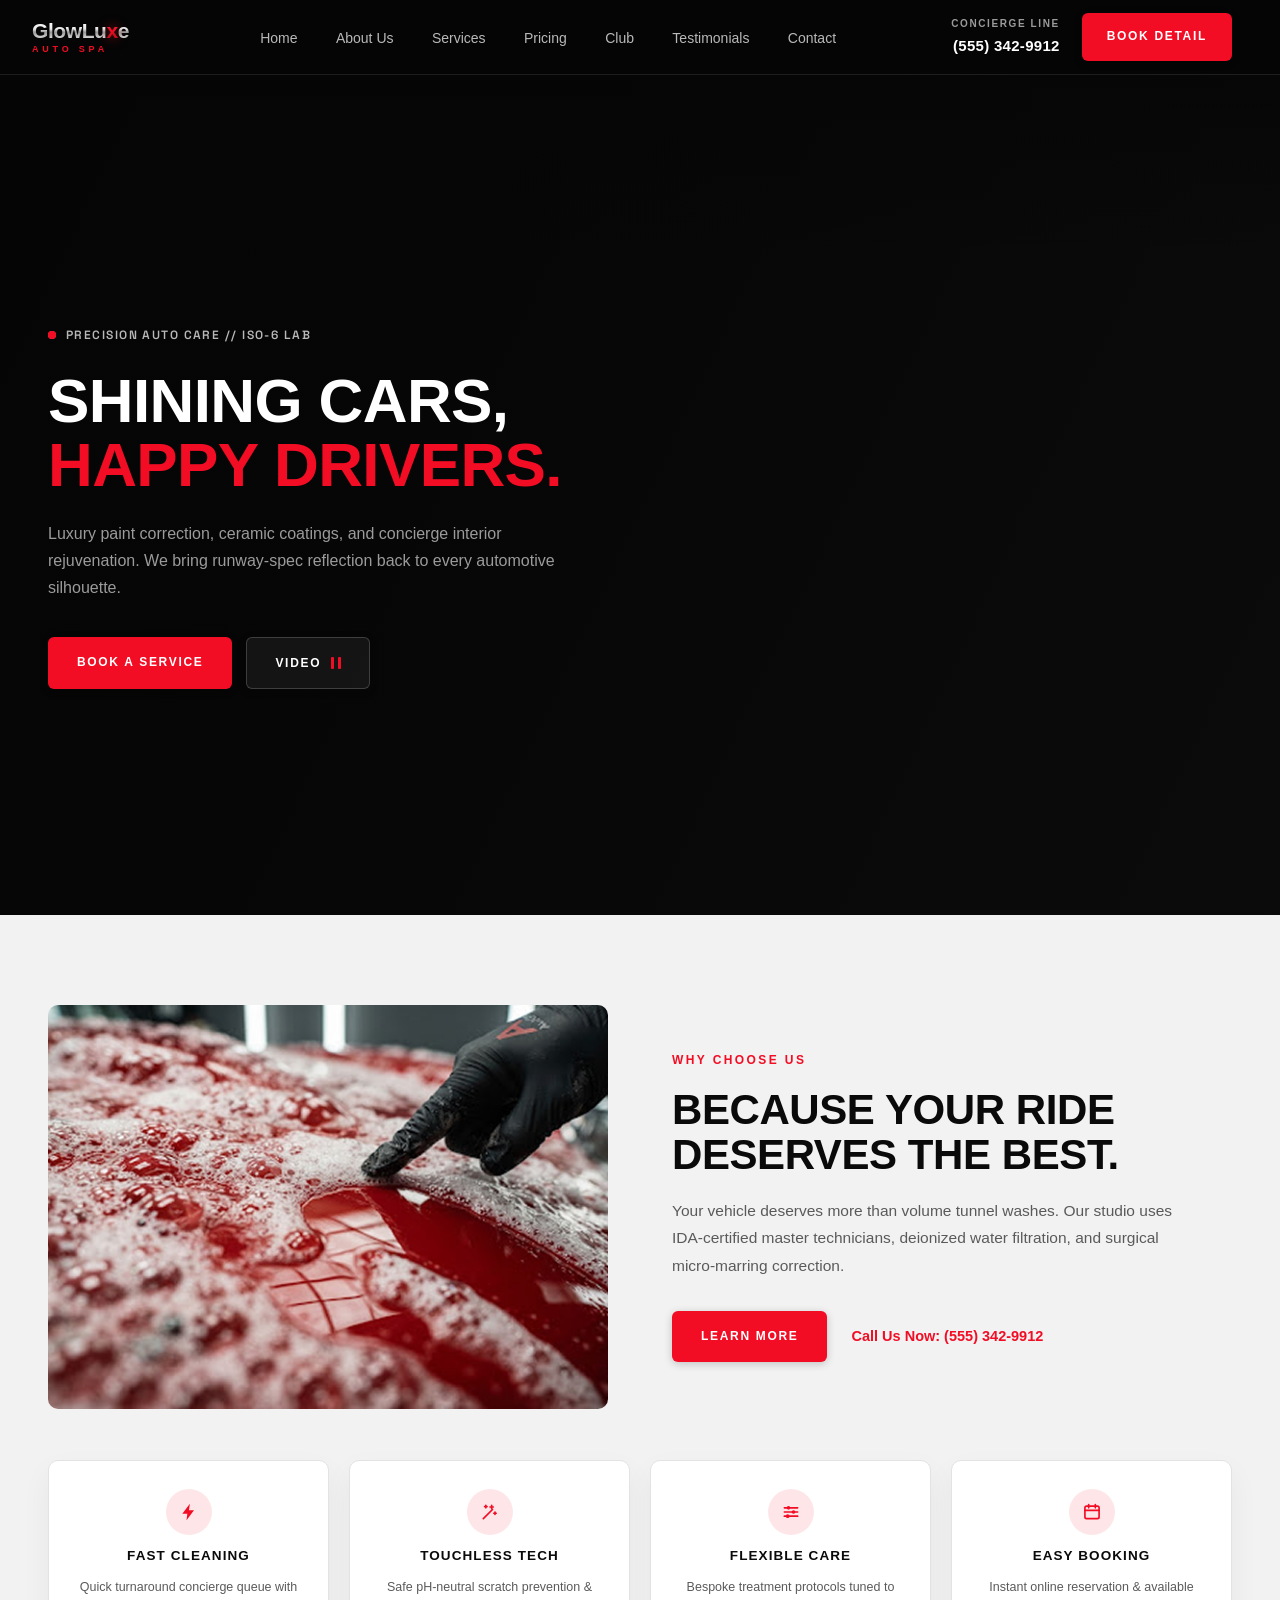
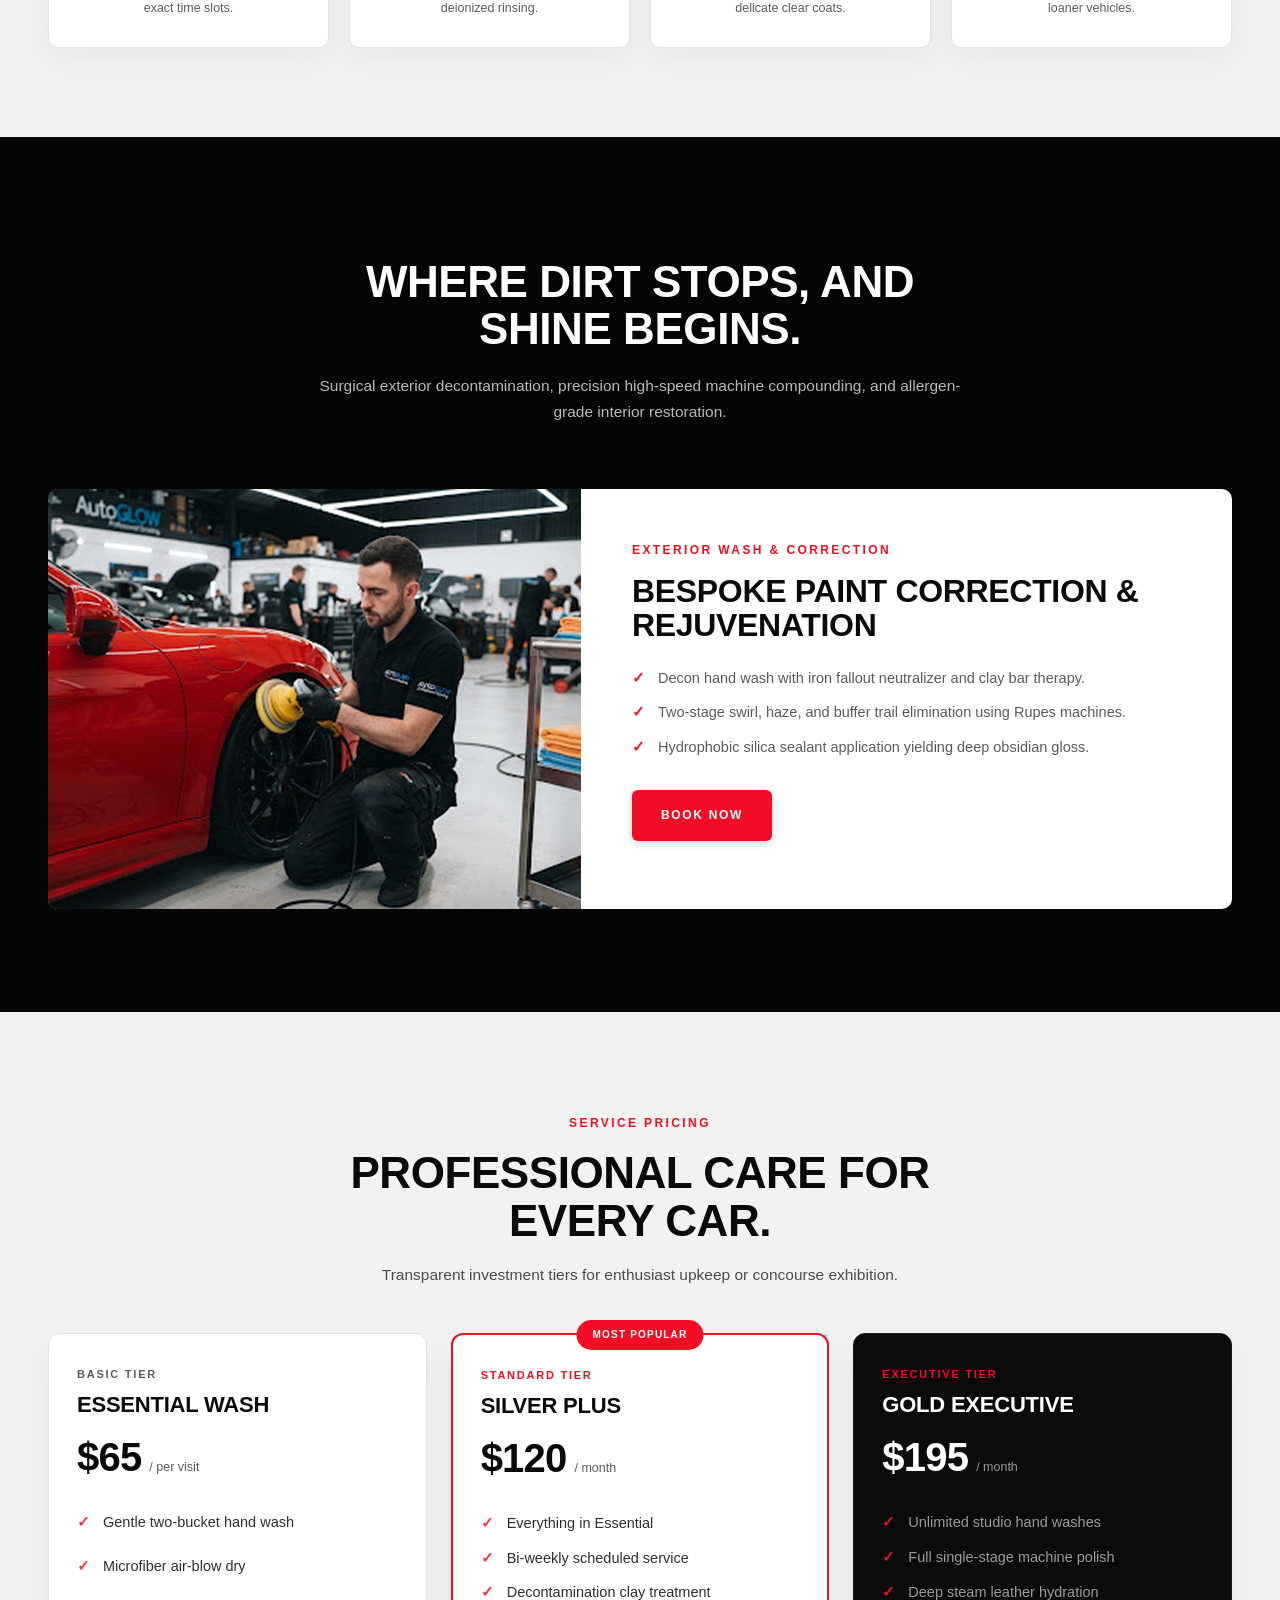
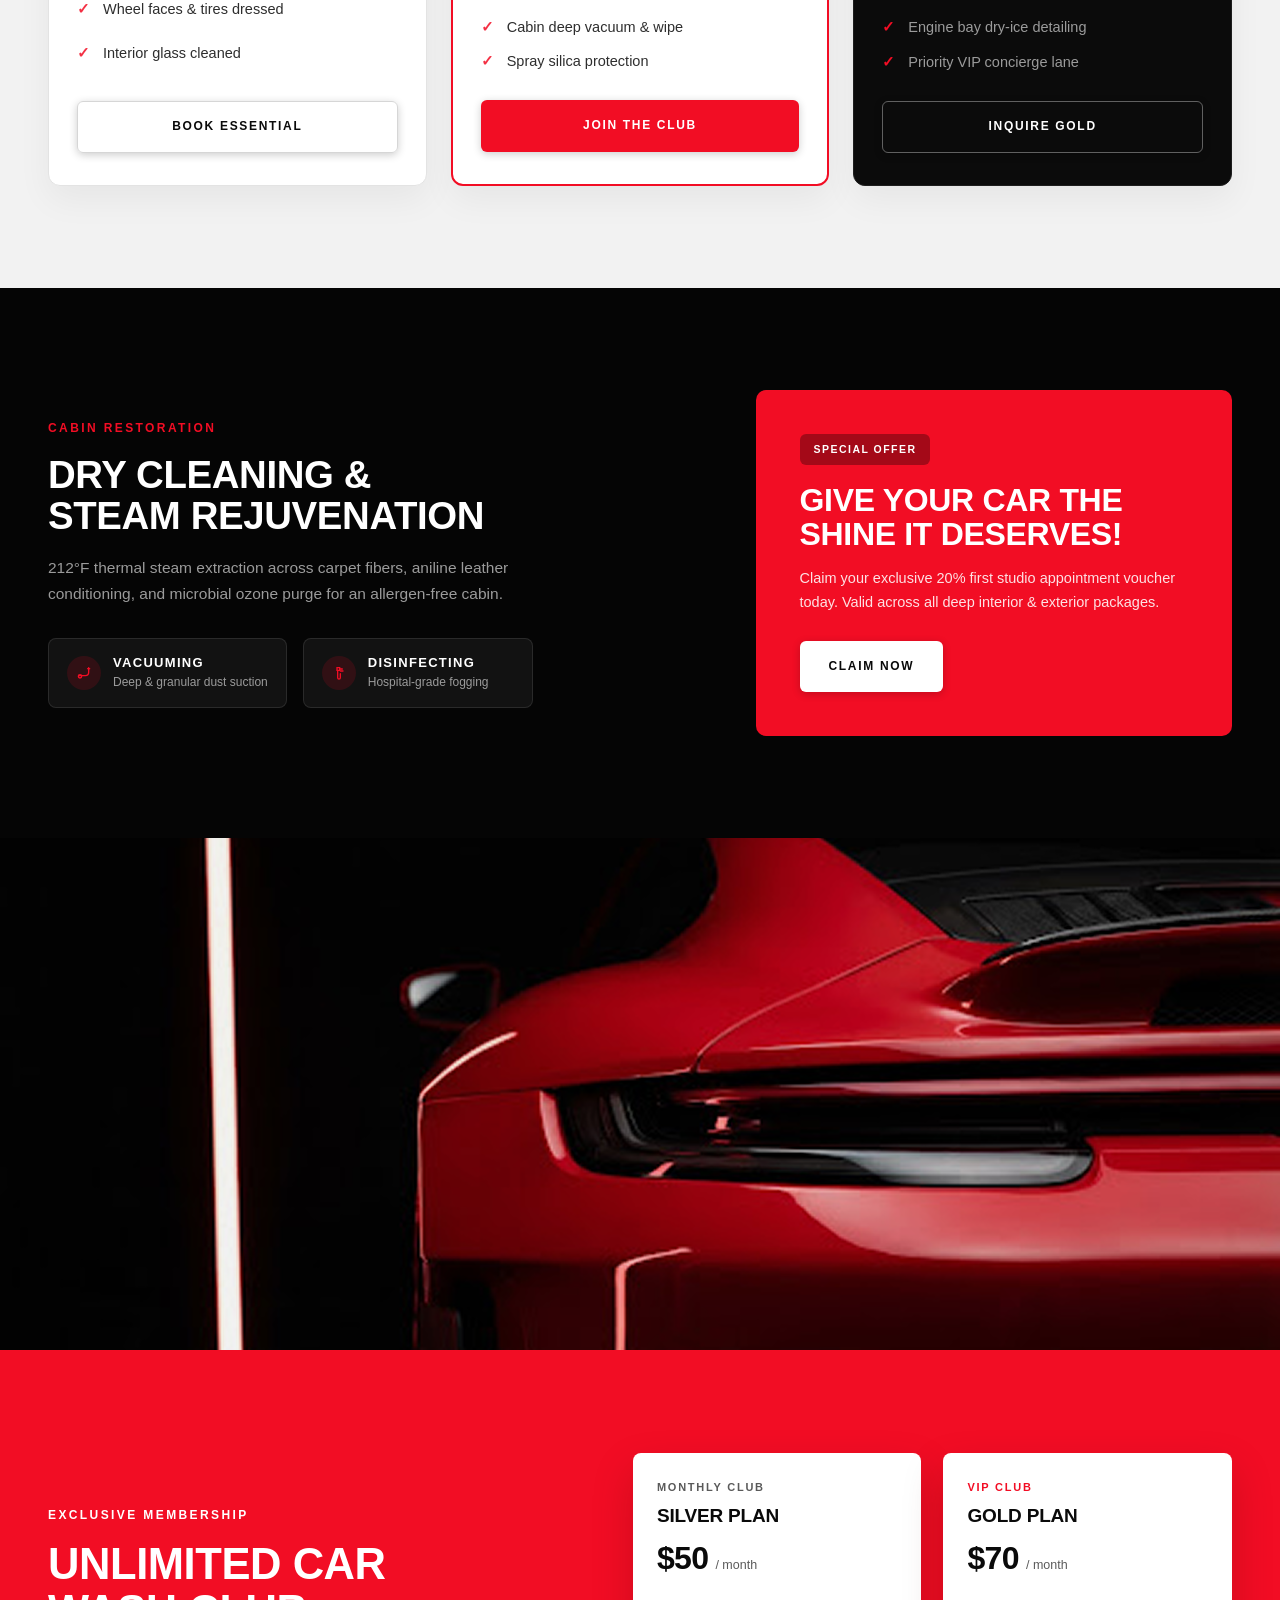
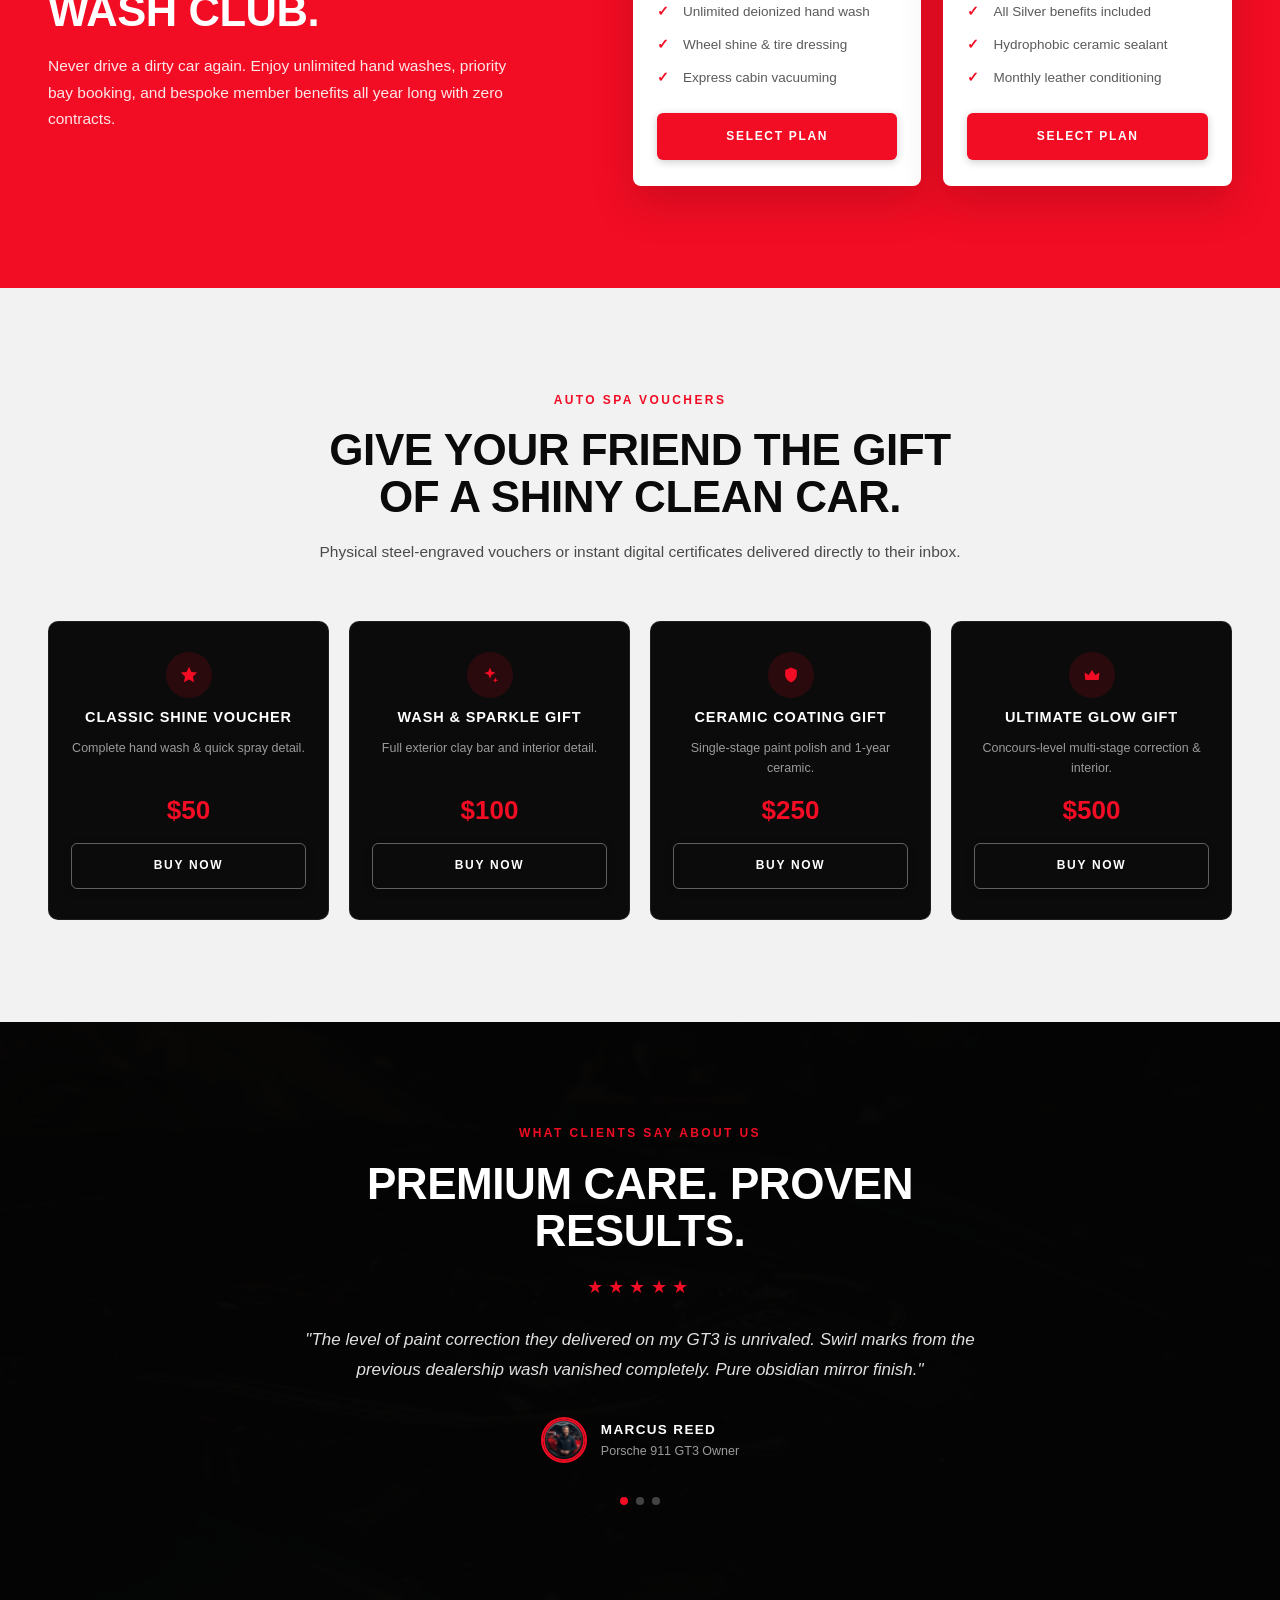
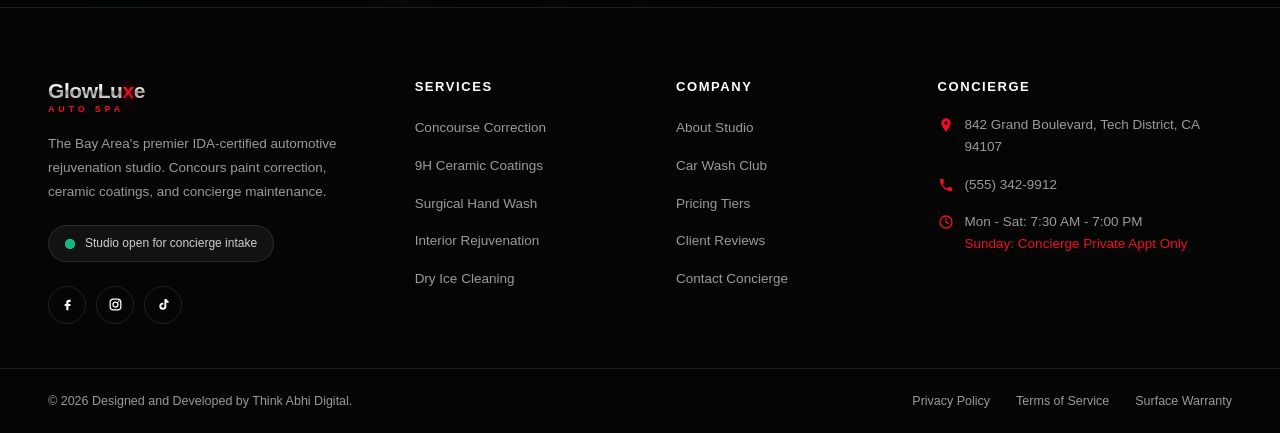
==== commit 0e9e119b: "Extract header and footer partials with clean Vercel routes" ====
--- a/index.html
+++ b/index.html
@@ -11,41 +11,7 @@
   <link rel="stylesheet" href="assets/css/style.css">
 </head>
 <body>
-  <header class="c-section header">
-    <div class="c-container header__bar">
-        <a href="index.html" class="c-logo" aria-label="GlowLuxe Auto Spa Home">
-        <span class="c-logo__text"><span class="c-logo__main">GlowLu</span><span class="c-logo__accent">x</span><span class="c-logo__main">e</span></span>
-        <span class="c-logo__tagline">AUTO SPA</span>
-      </a>
-
-      <input class="nav-toggle__input" type="checkbox" id="nav-toggle">
-      <nav class="nav" aria-label="Primary">
-        <ul class="nav__list">
-          <li class="nav__item"><a class="nav__link nav__link--active" href="index.html" aria-current="page">Home</a></li>
-          <li class="nav__item"><a class="nav__link" href="about.html">About Us</a></li>
-          <li class="nav__item"><a class="nav__link" href="services.html">Services</a></li>
-          <li class="nav__item"><a class="nav__link" href="pricing.html">Pricing</a></li>
-          <li class="nav__item"><a class="nav__link" href="#club">Club</a></li>
-          <li class="nav__item"><a class="nav__link" href="#testimonials">Testimonials</a></li>
-          <li class="nav__item"><a class="nav__link" href="contact.html">Contact</a></li>
-        </ul>
-      </nav>
-
-      <div class="header__contact">
-        <div class="header__phone">
-          <span class="header__phone-label">Concierge Line</span>
-          <a class="header__phone-number" href="tel:5553429912">(555) 342-9912</a>
-        </div>
-        <a class="btn btn--primary" href="contact.html">Book Detail</a>
-      </div>
-
-      <label class="nav-toggle" for="nav-toggle" aria-label="Toggle navigation">
-        <span class="nav-toggle__bar"></span>
-        <span class="nav-toggle__bar"></span>
-        <span class="nav-toggle__bar"></span>
-      </label>
-    </div>
-  </header>
+  <div id="site-header"></div>
 
   <main>
     <section class="c-section hero c-hero" id="top">
@@ -66,7 +32,7 @@
           <h1 class="hero__title">Shining Cars,<span class="hero__title-accent">Happy Drivers.</span></h1>
           <p class="hero__text">Luxury paint correction, ceramic coatings, and concierge interior rejuvenation. We bring runway-spec reflection back to every automotive silhouette.</p>
           <div class="hero__actions">
-            <a class="btn btn--primary" href="contact.html">Book a Service</a>
+            <a class="btn btn--primary" href="/contact">Book a Service</a>
             <button type="button" class="btn btn--ghost c-hero__video-toggle" aria-label="Pause background video">
               Video
               <span class="c-hero__video-toggle-icon" aria-hidden="true"></span>
@@ -86,7 +52,7 @@
           <h2 class="intro__title">Because your ride deserves the best.</h2>
           <p class="intro__text">Your vehicle deserves more than volume tunnel washes. Our studio uses IDA-certified master technicians, deionized water filtration, and surgical micro-marring correction.</p>
           <div class="intro__actions">
-            <a class="btn btn--primary" href="about.html">Learn More</a>
+            <a class="btn btn--primary" href="/about">Learn More</a>
             <a class="intro__phone" href="tel:5553429912">Call Us Now: (555) 342-9912</a>
           </div>
         </div>
@@ -144,7 +110,7 @@
               <li class="check-list__item">Two-stage swirl, haze, and buffer trail elimination using Rupes machines.</li>
               <li class="check-list__item">Hydrophobic silica sealant application yielding deep obsidian gloss.</li>
             </ul>
-            <a class="btn btn--primary" href="contact.html">Book Now</a>
+            <a class="btn btn--primary" href="/contact">Book Now</a>
           </div>
         </div>
       </div>
@@ -167,7 +133,7 @@
             <li class="check-list__item">Wheel faces &amp; tires dressed</li>
             <li class="check-list__item">Interior glass cleaned</li>
           </ul>
-          <a class="btn btn--outline btn--block plan__cta" href="contact.html">Book Essential</a>
+          <a class="btn btn--outline btn--block plan__cta" href="/contact">Book Essential</a>
         </article>
 
         <article class="plan plan--featured">
@@ -182,7 +148,7 @@
             <li class="check-list__item">Cabin deep vacuum &amp; wipe</li>
             <li class="check-list__item">Spray silica protection</li>
           </ul>
-          <a class="btn btn--primary btn--block plan__cta" href="contact.html">Join the Club</a>
+          <a class="btn btn--primary btn--block plan__cta" href="/contact">Join the Club</a>
         </article>
 
         <article class="plan plan--dark">
@@ -196,7 +162,7 @@
             <li class="check-list__item">Engine bay dry-ice detailing</li>
             <li class="check-list__item">Priority VIP concierge lane</li>
           </ul>
-          <a class="btn btn--outline-inverse btn--block plan__cta" href="contact.html">Inquire Gold</a>
+          <a class="btn btn--outline-inverse btn--block plan__cta" href="/contact">Inquire Gold</a>
         </article>
       </div>
     </section>
@@ -260,7 +226,7 @@
               <li class="check-list__item">Wheel shine &amp; tire dressing</li>
               <li class="check-list__item">Express cabin vacuuming</li>
             </ul>
-            <a class="btn btn--primary btn--block" href="contact.html">Select Plan</a>
+            <a class="btn btn--primary btn--block" href="/contact">Select Plan</a>
           </article>
           <article class="membership">
             <p class="membership__label membership__label--vip">VIP Club</p>
@@ -271,7 +237,7 @@
               <li class="check-list__item">Hydrophobic ceramic sealant</li>
               <li class="check-list__item">Monthly leather conditioning</li>
             </ul>
-            <a class="btn btn--primary btn--block" href="contact.html">Select Plan</a>
+            <a class="btn btn--primary btn--block" href="/contact">Select Plan</a>
           </article>
         </div>
       </div>
@@ -291,7 +257,7 @@
           <h3 class="voucher__title">Classic Shine Voucher</h3>
           <p class="voucher__text">Complete hand wash &amp; quick spray detail.</p>
           <p class="voucher__price">$50</p>
-          <a class="btn btn--outline-inverse" href="contact.html">Buy Now</a>
+          <a class="btn btn--outline-inverse" href="/contact">Buy Now</a>
         </article>
         <article class="voucher">
           <span class="voucher__icon">
@@ -300,7 +266,7 @@
           <h3 class="voucher__title">Wash &amp; Sparkle Gift</h3>
           <p class="voucher__text">Full exterior clay bar and interior detail.</p>
           <p class="voucher__price">$100</p>
-          <a class="btn btn--outline-inverse" href="contact.html">Buy Now</a>
+          <a class="btn btn--outline-inverse" href="/contact">Buy Now</a>
         </article>
         <article class="voucher">
           <span class="voucher__icon">
@@ -309,7 +275,7 @@
           <h3 class="voucher__title">Ceramic Coating Gift</h3>
           <p class="voucher__text">Single-stage paint polish and 1-year ceramic.</p>
           <p class="voucher__price">$250</p>
-          <a class="btn btn--outline-inverse" href="contact.html">Buy Now</a>
+          <a class="btn btn--outline-inverse" href="/contact">Buy Now</a>
         </article>
         <article class="voucher">
           <span class="voucher__icon">
@@ -318,7 +284,7 @@
           <h3 class="voucher__title">Ultimate Glow Gift</h3>
           <p class="voucher__text">Concours-level multi-stage correction &amp; interior.</p>
           <p class="voucher__price">$500</p>
-          <a class="btn btn--outline-inverse" href="contact.html">Buy Now</a>
+          <a class="btn btn--outline-inverse" href="/contact">Buy Now</a>
         </article>
       </div>
     </section>
@@ -346,86 +312,7 @@
     </section>
   </main>
 
-  <footer class="c-section footer" id="contact">
-    <div class="c-container footer__grid">
-      <div class="footer__brand">
-      <a href="index.html" class="c-logo" aria-label="GlowLuxe Auto Spa Home">
-          <span class="c-logo__text"><span class="c-logo__main">GlowLu</span><span class="c-logo__accent">x</span><span class="c-logo__main">e</span></span>
-          <span class="c-logo__tagline">AUTO SPA</span>
-        </a>
-        <p class="footer__about">The Bay Area's premier IDA-certified automotive rejuvenation studio. Concours paint correction, ceramic coatings, and concierge maintenance.</p>
-        <div class="c-footer-status">
-          <span class="c-footer-status__indicator">
-            <span class="c-footer-status__ping"></span>
-            <span class="c-footer-status__dot"></span>
-          </span>
-          <span class="c-footer-status__text">Studio open for concierge intake</span>
-        </div>
-        <div class="footer__socials">
-          <a class="footer__social" href="#" aria-label="Facebook">
-            <svg viewBox="0 0 24 24" fill="currentColor" aria-hidden="true"><path d="M14 8h3V4.5h-3c-2.3 0-4 1.9-4 4.2V11H7.5v3.5H10V21h3.5v-6.5h3l.5-3.5h-3.5V9c0-.6.4-1 1-1z"/></svg>
-          </a>
-          <a class="footer__social" href="#" aria-label="Instagram">
-            <svg viewBox="0 0 24 24" fill="none" stroke="currentColor" stroke-width="2" aria-hidden="true"><rect x="3.5" y="3.5" width="17" height="17" rx="5"/><circle cx="12" cy="12" r="4"/><circle cx="17.2" cy="6.8" r="1.2" fill="currentColor" stroke="none"/></svg>
-          </a>
-          <a class="footer__social" href="#" aria-label="TikTok">
-            <svg viewBox="0 0 24 24" fill="currentColor" aria-hidden="true"><path d="M14 3h3c.2 1.6 1.3 3 3 3.4V9.5c-1.3 0-2.5-.4-3.5-1.1v6.2a5.6 5.6 0 1 1-5.6-5.6c.3 0 .6 0 .9.1v3.2a2.5 2.5 0 1 0 1.7 2.3V3z"/></svg>
-          </a>
-        </div>
-      </div>
-
-      <div>
-        <h2 class="footer__heading">Services</h2>
-        <ul class="footer__list">
-          <li><a href="services.html">Concourse Correction</a></li>
-          <li><a href="services.html">9H Ceramic Coatings</a></li>
-          <li><a href="services.html">Surgical Hand Wash</a></li>
-          <li><a href="services.html">Interior Rejuvenation</a></li>
-          <li><a href="services.html">Dry Ice Cleaning</a></li>
-        </ul>
-      </div>
-
-      <div>
-        <h2 class="footer__heading">Company</h2>
-        <ul class="footer__list">
-          <li><a href="about.html">About Studio</a></li>
-          <li><a href="#club">Car Wash Club</a></li>
-          <li><a href="pricing.html">Pricing Tiers</a></li>
-          <li><a href="#testimonials">Client Reviews</a></li>
-          <li><a href="contact.html">Contact Concierge</a></li>
-        </ul>
-      </div>
-
-      <div>
-        <h2 class="footer__heading">Concierge</h2>
-        <div class="footer__contact">
-          <p class="footer__contact-row">
-            <svg viewBox="0 0 24 24" fill="currentColor" aria-hidden="true"><path d="M12 2a7 7 0 0 0-7 7c0 5.2 7 13 7 13s7-7.8 7-13a7 7 0 0 0-7-7zm0 9.5A2.5 2.5 0 1 1 12 6.5a2.5 2.5 0 0 1 0 5z"/></svg>
-            <span>842 Grand Boulevard, Tech District, CA 94107</span>
-          </p>
-          <p class="footer__contact-row">
-            <svg viewBox="0 0 24 24" fill="currentColor" aria-hidden="true"><path d="M6.6 10.8a15 15 0 0 0 6.6 6.6l2.2-2.2a1 1 0 0 1 1-.24c1.1.37 2.3.57 3.6.57a1 1 0 0 1 1 1V20a1 1 0 0 1-1 1A17 17 0 0 1 3 4a1 1 0 0 1 1-1h3.5a1 1 0 0 1 1 1c0 1.3.2 2.5.57 3.6a1 1 0 0 1-.25 1z"/></svg>
-            <a href="tel:5553429912">(555) 342-9912</a>
-          </p>
-          <p class="footer__contact-row">
-            <svg viewBox="0 0 24 24" fill="none" stroke="currentColor" stroke-width="2" stroke-linecap="round" aria-hidden="true"><circle cx="12" cy="12" r="9"/><path d="M12 7v5l3.5 2"/></svg>
-            <span>Mon - Sat: 7:30 AM - 7:00 PM<br><span class="footer__contact-note">Sunday: Concierge Private Appt Only</span></span>
-          </p>
-        </div>
-      </div>
-    </div>
-
-    <div class="footer__bar">
-      <div class="c-container footer__bar-inner">
-        <p>&copy; 2026 Designed and Developed by Think Abhi Digital.</p>
-        <div class="footer__legal">
-          <a href="#">Privacy Policy</a>
-          <a href="#">Terms of Service</a>
-          <a href="#">Surface Warranty</a>
-        </div>
-      </div>
-    </div>
-  </footer>
+  <div id="site-footer"></div>
   <script src="assets/js/main.js"></script>
 </body>
 </html>
